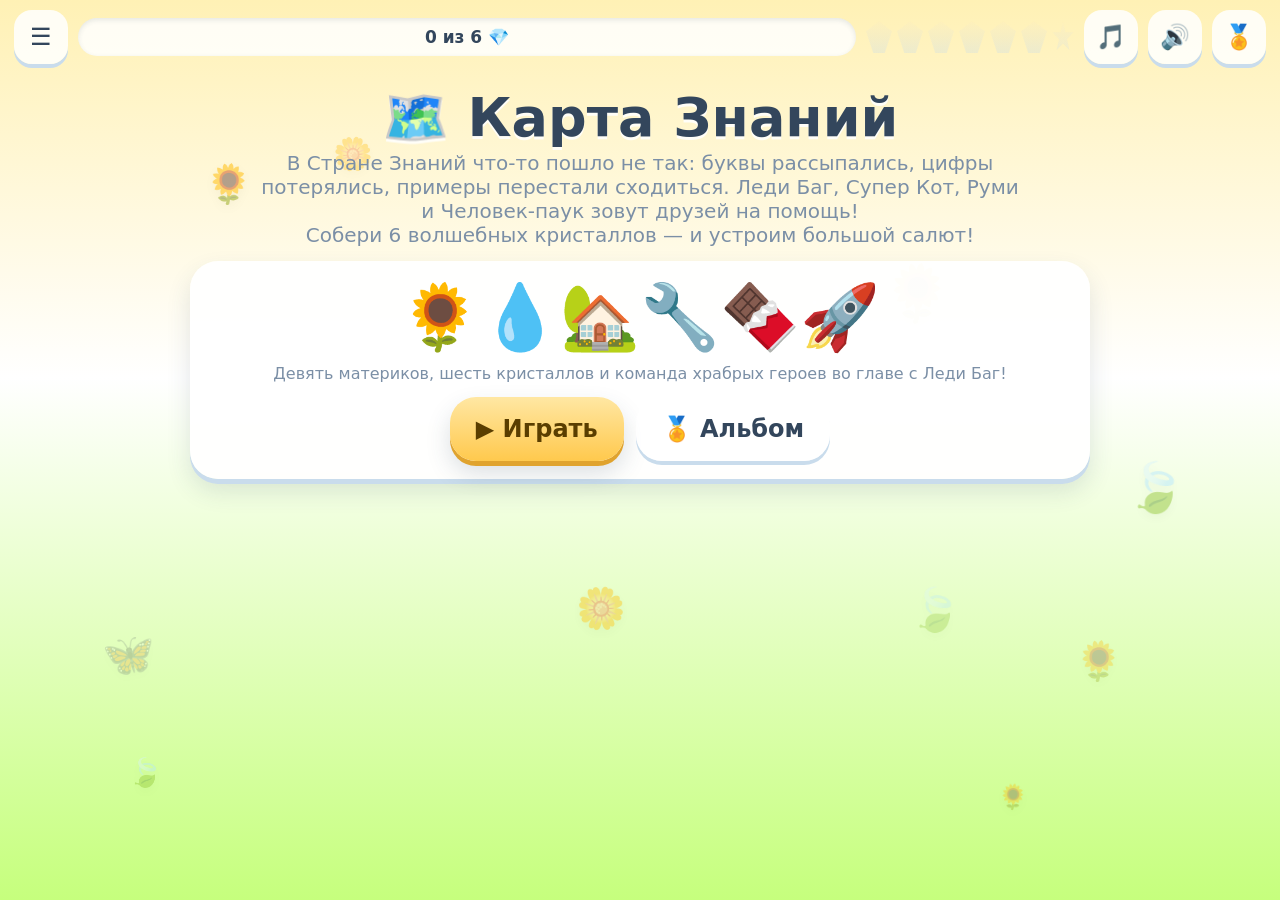
==== index.html @ 187cd799 "add index.html (GitHub Pages root) + .gitignore" ====
<!DOCTYPE html>
<html lang="ru">
<head>
<meta charset="utf-8" />
<meta name="viewport" content="width=device-width,initial-scale=1,viewport-fit=cover" />
<meta http-equiv="Cache-Control" content="no-cache, no-store, must-revalidate" />
<meta http-equiv="Pragma" content="no-cache" />
<meta http-equiv="Expires" content="0" />
<title>Путешествие по Карте Знаний</title>
<style>
:root{
  --ink:#33465C; --ink2:#7B8FA6; --card:#FFFFFF; --line:#DCE7F2;
  --ok:#6FCB7E; --okbg:#E8F8E7; --bad:#FF9E7A; --badbg:#FFEDE3; --gold:#FFC94D;
  --sh:0 5px 0 #C9DCEC, 0 12px 24px rgba(51,70,92,.14);
  --shp:0 5px 0 #E0A32E, 0 12px 24px rgba(51,70,92,.18);
}
*{box-sizing:border-box;-webkit-tap-highlight-color:transparent}
html,body{height:100%;margin:0;padding:0}
body{
  font-family:'Comic Sans MS','Trebuchet MS','Segoe UI',system-ui,sans-serif;
  color:var(--ink); overflow:hidden; user-select:none; background:#EAF6FF;
  -webkit-user-select:none; touch-action:manipulation;
}
#app{position:fixed;inset:0;display:flex;flex-direction:column}
#bg{position:absolute;inset:0;z-index:0;overflow:hidden;transition:background .8s ease}
.deco{position:absolute;animation:drift 16s ease-in-out infinite alternate;filter:drop-shadow(0 4px 6px rgba(0,0,0,.07));will-change:transform}
@keyframes drift{from{transform:translate(0,0) rotate(-6deg)}to{transform:translate(26px,-22px) rotate(8deg)}}

/* ---------- верхняя панель ---------- */
#topbar{position:relative;z-index:6;display:flex;align-items:center;gap:10px;padding:10px 14px}
#topbar.hide{display:none}
.ico{width:54px;height:54px;flex:0 0 54px;border:none;border-radius:18px;background:rgba(255,255,255,.85);
  font-size:24px;cursor:pointer;box-shadow:0 4px 0 #C9DCEC;color:var(--ink);line-height:1}
.ico:active{transform:translateY(3px);box-shadow:0 1px 0 #C9DCEC}
.ico.off{opacity:.45}
#progWrap{position:relative;flex:1;height:38px;min-width:80px;background:rgba(255,255,255,.85);
  border-radius:19px;overflow:hidden;box-shadow:inset 0 2px 5px rgba(51,70,92,.12)}
#progFill{height:100%;width:0%;border-radius:19px;background:linear-gradient(90deg,#A7E9A0,#6FCB7E);transition:width .5s cubic-bezier(.3,1.4,.5,1)}
#progText{position:absolute;inset:0;display:flex;align-items:center;justify-content:center;font-size:17px;font-weight:700;color:var(--ink)}
#crystals{display:flex;gap:5px;flex:0 0 auto}
.crys{width:26px;height:32px;background:linear-gradient(180deg,#FFF0BE,#C9DCEC);clip-path:polygon(50% 0,100% 32%,72% 100%,28% 100%,0 32%);
  opacity:.32;transition:.4s}
.crys.on{background:linear-gradient(180deg,#FFE9A8,#FFB01F);opacity:1;filter:drop-shadow(0 0 8px rgba(255,190,60,.9))}

/* ---------- экраны ---------- */
main{position:relative;z-index:5;flex:1;min-height:0}
.screen{position:absolute;inset:0;display:none;flex-direction:column;align-items:center;
  padding:6px 16px 18px;overflow-y:auto;overscroll-behavior:contain}
.screen.active{display:flex;animation:fadeIn .35s ease}
@keyframes fadeIn{from{opacity:0;transform:translateY(10px)}to{opacity:1;transform:none}}
h1{font-size:clamp(30px,6vw,54px);margin:6px 0 2px;text-align:center;text-shadow:0 3px 0 rgba(255,255,255,.85)}
h2{font-size:clamp(22px,4vw,34px);margin:2px 0 12px;text-align:center}
.sub{color:var(--ink2);font-size:clamp(15px,2.4vw,20px);text-align:center;margin:0 0 14px;max-width:760px}
.card{background:rgba(255,255,255,.92);border-radius:28px;padding:18px;box-shadow:var(--sh);width:100%;max-width:900px}

/* ---------- кнопки ---------- */
.btn{min-height:64px;padding:10px 26px;font-size:clamp(18px,2.6vw,24px);font-weight:700;font-family:inherit;
  border:none;border-radius:26px;background:#fff;color:var(--ink);cursor:pointer;box-shadow:var(--sh);
  display:inline-flex;align-items:center;justify-content:center;gap:10px;transition:transform .08s}
.btn:active{transform:translateY(4px);box-shadow:0 1px 0 #C9DCEC}
.btn.primary{background:linear-gradient(180deg,#FFE7A3,#FFC94D);box-shadow:var(--shp);color:#5A3E00}
.btn.ok{background:linear-gradient(180deg,#B9EFB6,#7BD98A);box-shadow:0 5px 0 #4EA85C,0 12px 22px rgba(51,70,92,.16);color:#14421C}
.btn.ghost{background:rgba(255,255,255,.72);box-shadow:0 4px 0 #C9DCEC}
.btn[disabled]{opacity:.5;pointer-events:none}
.btnRow{display:flex;flex-wrap:wrap;gap:12px;justify-content:center;margin-top:14px}

/* ---------- выбор героя ---------- */
#heroGrid{display:grid;grid-template-columns:repeat(auto-fill,minmax(126px,1fr));gap:14px;width:100%;max-width:900px}
.heroCard{background:#fff;border-radius:26px;padding:10px 8px 12px;text-align:center;cursor:pointer;
  box-shadow:0 5px 0 #C9DCEC,0 10px 20px rgba(51,70,92,.12);transition:transform .12s;border:4px solid transparent}
.heroCard:hover{transform:translateY(-4px)}
.heroCard.sel{border-color:var(--gold);transform:translateY(-4px)}
.heroFace{font-size:56px;line-height:1.1;display:block}
.heroName{font-weight:700;font-size:17px;margin-top:2px}

/* ---------- карта ---------- */
#mapWrap{width:100%;max-width:940px;position:relative;height:min(62vh,520px);margin:6px auto 0}
.isle{position:absolute;width:168px;padding:12px 8px;border-radius:26px;text-align:center;cursor:pointer;
  background:rgba(255,255,255,.94);box-shadow:0 6px 0 #C9DCEC,0 14px 26px rgba(51,70,92,.16);transition:transform .15s}
.isle.locked{opacity:.5;filter:grayscale(.7);cursor:not-allowed}
.isle.done{border:4px solid var(--ok)}
.isle .ie{font-size:42px;display:block}
.isle .in{font-weight:800;font-size:16px;margin-top:2px;line-height:1.15}
.isle .is{font-size:13px;color:var(--ink2)}
.isle .st{position:absolute;top:-12px;right:-10px;font-size:26px}
@keyframes pulse{0%,100%{transform:translateY(0)}50%{transform:translateY(-8px)}}

/* ---------- игра ---------- */
#hostRow{display:flex;align-items:flex-end;gap:10px;width:100%;max-width:900px;margin:2px auto 8px;min-height:104px}
.host{width:92px;height:92px;flex:0 0 92px;border-radius:50%;display:flex;align-items:center;justify-content:center;
  font-size:52px;background:#fff;box-shadow:0 6px 0 #C9DCEC,0 10px 20px rgba(51,70,92,.16);animation:pop .5s cubic-bezier(.3,1.6,.5,1)}
.host.small{width:72px;height:72px;flex:0 0 72px;font-size:40px}
@keyframes pop{0%{transform:scale(0) rotate(-25deg)}100%{transform:scale(1) rotate(0)}}
.bubble{position:relative;flex:1;background:#fff;border-radius:24px;padding:14px 50px 14px 18px;
  font-size:clamp(17px,2.5vw,23px);font-weight:700;line-height:1.3;box-shadow:var(--sh);min-height:76px;display:flex;align-items:center}
.bubble:after{content:'';position:absolute;left:-12px;bottom:22px;width:0;height:0;border:14px solid transparent;border-right-color:#fff;border-left:0}
#btnReplay{position:absolute;right:10px;top:50%;transform:translateY(-50%);width:44px;height:44px;border-radius:14px;
  border:none;background:#EAF6FF;font-size:22px;cursor:pointer;box-shadow:0 3px 0 #C9DCEC}
#taskArea{width:100%;max-width:900px;flex:1;display:flex;flex-direction:column;align-items:center;justify-content:center;gap:14px;padding:6px 0}
.taskTitle{font-size:clamp(20px,3vw,28px);font-weight:800;text-align:center;margin:0}
.choices{display:flex;flex-wrap:wrap;gap:14px;justify-content:center;width:100%}
.opt{min-width:110px;min-height:96px;padding:10px 20px;font-size:clamp(30px,6vw,52px);font-weight:800;font-family:inherit;
  border:none;border-radius:26px;background:#fff;color:var(--ink);cursor:pointer;box-shadow:0 6px 0 #C9DCEC,0 12px 22px rgba(51,70,92,.14);
  display:flex;align-items:center;justify-content:center;transition:transform .09s}
.opt:active{transform:translateY(4px)}
.opt.wide{min-width:180px;font-size:clamp(22px,3.4vw,30px)}
.opt.sm{min-width:88px;min-height:78px;font-size:clamp(22px,4vw,34px)}
.opt.good{background:linear-gradient(180deg,#CBF3C4,#8BDD93);box-shadow:0 6px 0 #4EA85C;color:#14421C;animation:yes .5s}
.opt.wrong{background:linear-gradient(180deg,#FFE0D2,#FFB79A);box-shadow:0 6px 0 #D9764C;opacity:.75;animation:no .45s}
.opt.hinted{animation:hintPulse 1.2s infinite}
@keyframes yes{0%{transform:scale(1)}45%{transform:scale(1.14) rotate(-3deg)}100%{transform:scale(1)}}
@keyframes no{0%,100%{transform:translateX(0)}25%{transform:translateX(-9px)}75%{transform:translateX(9px)}}
@keyframes hintPulse{0%,100%{box-shadow:0 6px 0 #C9DCEC,0 0 0 rgba(255,201,77,0)}50%{box-shadow:0 6px 0 #C9DCEC,0 0 26px rgba(255,201,77,1)}}

/* буква / число */
.bigLetter{font-size:clamp(72px,15vw,140px);font-weight:800;line-height:1;background:#fff;border-radius:36px;
  padding:8px 34px;box-shadow:var(--sh);letter-spacing:2px}
.puddle{position:relative;width:100%;max-width:640px;min-height:230px;background:radial-gradient(ellipse at center,#BFE6FF 0%,#8FD0F5 70%,rgba(143,208,245,0) 100%);
  border-radius:50%;display:flex;flex-wrap:wrap;align-items:center;justify-content:center;gap:12px;padding:24px}
.puddle .opt{animation:bob 5s ease-in-out infinite alternate}
@keyframes bob{from{transform:translateY(-7px) rotate(-3deg)}to{transform:translateY(7px) rotate(3deg)}}
.objects{display:flex;flex-wrap:wrap;gap:8px;justify-content:center;max-width:760px;font-size:clamp(30px,6vw,46px)}
.objects .obj{animation:dropIn .5s backwards}
@keyframes dropIn{from{transform:translateY(-24px) scale(.4);opacity:0}to{transform:none;opacity:1}}

/* слоги */
.drift{position:relative;width:100%;max-width:680px;height:200px;overflow:visible}
.letterFloat{position:absolute;width:96px;height:96px;border-radius:26px;background:#fff;font-size:52px;font-weight:800;
  display:flex;align-items:center;justify-content:center;box-shadow:0 6px 0 #C9DCEC,0 10px 20px rgba(51,70,92,.16);cursor:pointer;
  animation:swim 9s ease-in-out infinite alternate}
.letterFloat.sel{background:linear-gradient(180deg,#FFE7A3,#FFC94D);box-shadow:0 6px 0 #E0A32E}
@keyframes swim{from{transform:translate(0,0) rotate(-5deg)}to{transform:translate(34px,-26px) rotate(6deg)}}
.syllResult{font-size:clamp(50px,10vw,88px);font-weight:800;letter-spacing:6px;min-height:96px;display:flex;align-items:center}

/* слова */
.slots{display:flex;flex-wrap:wrap;gap:12px;justify-content:center;min-height:104px;width:100%}
.slot{width:104px;height:96px;border-radius:22px;border:4px dashed #B8CFE2;background:rgba(255,255,255,.55);
  display:flex;align-items:center;justify-content:center;font-size:34px;color:var(--ink2)}
.pool{display:flex;flex-wrap:wrap;gap:12px;justify-content:center;margin-top:6px}
.cube{min-width:96px;height:88px;padding:0 14px;border-radius:22px;background:linear-gradient(180deg,#FFF3D4,#FFD98A);
  font-size:34px;font-weight:800;display:flex;align-items:center;justify-content:center;cursor:grab;
  box-shadow:0 6px 0 #DCA93F,0 10px 18px rgba(51,70,92,.16);touch-action:none}
.cube:active{cursor:grabbing}
.cube.ghost{position:fixed;z-index:99;pointer-events:none;opacity:.92;transform:scale(1.08) rotate(-3deg);box-shadow:0 14px 26px rgba(0,0,0,.25)}
.cube.hidden{visibility:hidden}
.placeholder{width:96px;height:88px;border-radius:22px;border:4px dashed #FFC94D;background:rgba(255,201,77,.15)}
.wordPic{font-size:clamp(56px,11vw,96px);line-height:1}

/* арифметика */
.column{font-size:clamp(38px,7vw,62px);font-weight:800;line-height:1.25;text-align:right;
  background:#fff;border-radius:26px;padding:16px 26px;box-shadow:var(--sh);font-variant-numeric:tabular-nums}
.column .op{color:#FF9E7A}
.column .line{border-top:5px solid var(--ink);margin-top:4px;padding-top:4px}
.column .q{color:var(--ink2)}
.blocks{display:flex;flex-wrap:wrap;gap:6px;justify-content:center;max-width:760px}
.ten{display:flex;gap:3px;padding:3px;background:#DCEBFF;border-radius:8px}
.ten i{width:12px;height:34px;background:#7FB0F0;border-radius:3px;display:block}
.ten.gone i{background:#FFCDB8}
.unit{width:30px;height:30px;border-radius:50%;background:#FFD98A;display:flex;align-items:center;justify-content:center;font-size:13px;font-weight:800;color:#7A5A00}
.unit.gone{background:#FFCDB8;color:#A6553A}
.grid{display:grid;gap:8px;justify-content:center;font-size:clamp(24px,4.4vw,38px)}
.grid .cell{width:1.4em;height:1.4em;display:flex;align-items:center;justify-content:center;background:#fff;border-radius:12px;box-shadow:0 3px 0 #C9DCEC}
.grid .cell.in{background:linear-gradient(180deg,#FFF0BE,#FFD98A)}
.board{background:rgba(255,255,255,.9);border-radius:26px;padding:14px;box-shadow:var(--sh)}

/* подвал игры */
#gameFoot{display:flex;gap:12px;justify-content:center;margin-top:8px;padding-bottom:10px;flex-wrap:wrap}

/* эффекты */
#fx{position:fixed;inset:0;pointer-events:none;z-index:50}
.spark{position:absolute;font-size:30px;animation:sparkFly 1s ease-out forwards}
@keyframes sparkFly{0%{transform:translate(0,0) scale(.4);opacity:1}100%{transform:translate(var(--dx),var(--dy)) scale(1.4);opacity:0}}
.toast{position:fixed;left:50%;top:22%;transform:translateX(-50%);z-index:60;font-size:clamp(24px,4.6vw,40px);font-weight:800;
  padding:14px 30px;border-radius:26px;background:rgba(255,255,255,.96);box-shadow:var(--sh);animation:toastPop 1.4s forwards;pointer-events:none}
@keyframes toastPop{0%{transform:translateX(-50%) scale(.5);opacity:0}18%{transform:translateX(-50%) scale(1.05);opacity:1}
  75%{transform:translateX(-50%) scale(1);opacity:1}100%{transform:translateX(-50%) scale(.9);opacity:0}}
#fw{position:fixed;inset:0;z-index:40;pointer-events:none;display:none}

/* награда / альбом */
.crystalBig{font-size:clamp(70px,14vw,120px);animation:spinIn 1.2s cubic-bezier(.2,1.5,.4,1)}
@keyframes spinIn{0%{transform:scale(0) rotate(-180deg)}100%{transform:scale(1) rotate(0)}}
.stickerCard{width:150px;padding:12px;background:#fff;border-radius:24px;text-align:center;box-shadow:var(--sh)}
.stickerCard .se{font-size:58px}
.stickerCard.locked{filter:grayscale(1);opacity:.45}
#albumGrid{display:grid;grid-template-columns:repeat(auto-fill,minmax(150px,1fr));gap:16px;width:100%;max-width:900px}
.teamRow{display:flex;flex-wrap:wrap;gap:10px;justify-content:center}
.teamChip{width:74px;height:74px;border-radius:50%;background:#fff;font-size:38px;display:flex;align-items:center;justify-content:center;
  box-shadow:0 4px 0 #C9DCEC;animation:pop .6s backwards}
#menu{position:fixed;inset:0;z-index:70;background:rgba(51,70,92,.45);display:none;align-items:center;justify-content:center;padding:20px}
#menu.active{display:flex}
#menu .card{max-width:420px}
.mrow{display:flex;align-items:center;justify-content:space-between;gap:12px;padding:10px 0;border-bottom:2px dashed var(--line);font-size:19px;font-weight:700}
.mrow:last-child{border:none}
.toggle{width:72px;height:40px;border-radius:20px;border:none;background:#C9DCEC;position:relative;cursor:pointer;flex:0 0 72px}
.toggle:after{content:'';position:absolute;top:4px;left:4px;width:32px;height:32px;border-radius:50%;background:#fff;transition:.25s}
.toggle.on{background:var(--ok)}
.toggle.on:after{left:36px}
.stat{color:var(--ink2);font-size:16px;text-align:center;margin-top:8px}
</style>
<style id="style2">
/* ---------- нарисованные персонажи ---------- */
.host{padding:0;overflow:hidden}
.host svg{width:100%;height:100%;display:block}
.heroFace{display:block;height:82px}
.heroFace svg{width:82px;height:82px;display:block;margin:0 auto}
.teamChip{padding:0;overflow:hidden}
.teamChip svg{width:100%;height:100%;display:block}
.teamChip.small{width:48px;height:48px;flex:0 0 48px;box-shadow:0 3px 0 #C9DCEC}
.badge{width:120px;height:120px;display:block;margin:0 auto}
.wc{display:inline-block;width:66px;height:88px}
.wc svg{width:100%;height:100%;overflow:visible}
.walker{overflow:visible}
.legA,.legB{transform-box:fill-box;transform-origin:50% 0}
.walking .legA{animation:stepA .5s infinite ease-in-out}
.walking .legB{animation:stepB .5s infinite ease-in-out}
@keyframes stepA{0%,100%{transform:rotate(-18deg)}50%{transform:rotate(18deg)}}
@keyframes stepB{0%,100%{transform:rotate(18deg)}50%{transform:rotate(-18deg)}}
.prop{transform-box:fill-box;transform-origin:50% 50%;animation:spin 1.3s linear infinite}
@keyframes spin{to{transform:rotate(360deg)}}

/* ---------- карта ---------- */
#mapWrap{width:100%;max-width:1000px;height:min(62vh,580px);min-height:320px;position:relative;margin:2px auto 0;flex:0 0 auto}
#world{width:100%;height:100%;display:block;border-radius:30px;box-shadow:0 8px 0 rgba(0,0,0,.06)}
#waves{animation:waveGlow 7s ease-in-out infinite alternate}
@keyframes waveGlow{from{opacity:.35}to{opacity:.7}}
.isle{position:static;width:auto;padding:0;border-radius:0;background:none;box-shadow:none;cursor:pointer}
.isle.locked{opacity:.6}
.islName{font-size:19px;font-weight:800;fill:#33465C;font-family:inherit}
.islSub{font-size:14px;font-weight:700;fill:#6B7F94;font-family:inherit}
.isle.locked .islName{fill:#8A97A6}
.isle.done .islName{fill:#2E7D32}
.isle.cur .isleBody{filter:drop-shadow(0 0 12px rgba(255,190,60,.95))}
/* оживляем только внутреннюю группу: у .isle сам transform="translate()" — его нельзя перебивать,
   иначе материк уезжает в левый верхний угол */
.islInner{transform-box:fill-box;transform-origin:50% 50%;transition:transform .18s ease-out}
.isle.cur .islInner{animation:breath 2.2s ease-in-out infinite}
.isle:not(.locked):hover .islInner{transform:scale(1.04)}
@keyframes breath{0%,100%{transform:scale(1)}50%{transform:scale(1.03)}}
.pulse{animation:pulseRing 1.9s ease-out infinite;transform-box:fill-box;transform-origin:50% 50%}
@keyframes pulseRing{0%{transform:scale(1);opacity:.85}100%{transform:scale(1.14);opacity:0}}
#guestG{opacity:0;transition:opacity .4s}
#guestG.show{opacity:1}
#mapBubble{position:absolute;z-index:9;min-width:170px;max-width:250px;background:#fff;border-radius:22px;
  padding:12px 16px;box-shadow:0 6px 0 #C9DCEC,0 12px 24px rgba(51,70,92,.2);pointer-events:none;
  opacity:0;transform:translateY(12px) scale(.9);transition:.3s cubic-bezier(.2,1.4,.5,1)}
#mapBubble.show{opacity:1;transform:none}
#mapBubble .gbName{display:block;font-weight:800;font-size:16px;color:#33465C}
#mapBubble .gbText{display:block;font-size:15px;color:#5A6B7D;margin-top:2px;line-height:1.25}
#mapBubble:after{content:'';position:absolute;left:26px;bottom:-11px;width:0;height:0;border:12px solid transparent;border-top-color:#fff;border-bottom:0}

/* ---------- встреча внутри этапа ---------- */
.guestBox{position:fixed;left:0;bottom:26px;z-index:55;display:flex;align-items:flex-end;gap:10px;
  transform:translateX(-130%);transition:transform .55s cubic-bezier(.2,1.3,.4,1);pointer-events:none}
.guestBox.show{transform:translateX(14px)}
.gbFig{width:96px;height:126px}
.gbFig svg{width:100%;height:100%;overflow:visible}
.gbSay{background:#fff;border-radius:22px;padding:12px 18px;max-width:58vw;
  box-shadow:0 6px 0 #C9DCEC,0 12px 24px rgba(51,70,92,.2)}
.gbSay b{display:block;font-size:17px;color:#33465C}
.gbSay span{display:block;font-size:15px;color:#5A6B7D;line-height:1.25}

/* ---------- задания ---------- */
.lbox{display:flex;flex-direction:column;align-items:center;gap:14px;width:100%}
.wordName{font-size:clamp(22px,3.6vw,32px);font-weight:800;letter-spacing:2px;text-align:center}
.sign{font-size:clamp(30px,5vw,46px);font-weight:800;color:#FF9E7A;margin:0 8px}
.bossFig{width:150px;height:198px}
.bossFig svg{width:100%;height:100%;overflow:visible}
.bossName{font-size:clamp(22px,4vw,34px);font-weight:800;color:#B4532A;text-align:center}
.bossSay{font-size:clamp(15px,2.4vw,20px);text-align:center;max-width:640px;color:#5A6B7D;margin:0}
.crystalRow{font-size:44px;letter-spacing:6px}
#scr-final .wordPic{font-size:clamp(60px,12vw,96px)}
.crys.bonus{width:22px;clip-path:polygon(50% 0,61% 35%,98% 35%,68% 57%,79% 91%,50% 70%,21% 91%,32% 57%,2% 35%,39% 35%);opacity:.28}
.crys.bonus.on{opacity:1;filter:drop-shadow(0 0 8px rgba(255,190,60,.9))}
.screen{padding-bottom:24px}
@media (max-width:640px){
  #mapWrap{height:min(52vh,420px)}
  .islName{font-size:22px}
  .islSub{font-size:16px}
}
/* ---- v3.0 мобильная вёрстка: ничего не должно уезжать за край экрана ---- */
@media (max-width:520px){
  /* плавающие буквы (слоги) — меньше и с меньшей амплитудой дрейфа */
  .drift{height:180px}
  .letterFloat{width:72px;height:72px;font-size:38px;border-radius:20px}
  @keyframes swim{from{transform:translate(0,0) rotate(-4deg)}to{transform:translate(12px,-14px) rotate(5deg)}}
  /* кнопки вариантов: гарантированно влезают по 3 в ряд */
  .choices{gap:10px}
  .opt{min-width:84px;min-height:76px;padding:8px 12px}
  .opt.sm{min-width:70px;min-height:66px}
  .opt.wide{min-width:132px}
  .syllResult{font-size:clamp(38px,9vw,60px);min-height:64px;letter-spacing:3px}
  .bigLetter{font-size:clamp(56px,17vw,110px);padding:6px 20px}
  .slot{width:76px;height:72px;font-size:26px}
  .objects{gap:6px}
}
/* узкие экраны: страховка от горизонтального переполнения */
#taskArea,.lbox,.choices,.puddle,.objects,.drift,.slots,.pool{max-width:100%;box-sizing:border-box}
.opt,.slot,.letterFloat{box-sizing:border-box}
</style>
</head>
<body>
<div id="app">
  <div id="bg"></div>

  <header id="topbar">
    <button class="ico" id="btnMenu" title="Меню">☰</button>
    <div id="progWrap"><div id="progFill"></div><span id="progText"></span></div>
    <div id="crystals"></div>
    <button class="ico" id="btnMusic" title="Музыка">🎵</button>
    <button class="ico" id="btnVoice" title="Озвучка">🔊</button>
    <button class="ico" id="btnAlbum" title="Альбом">🏅</button>
  </header>

  <main>
    <!-- ТИТУЛ -->
    <section id="scr-title" class="screen active">
      <h1>🗺️ Карта Знаний</h1>
      <p class="sub">В Стране Знаний что-то пошло не так: буквы рассыпались, цифры потерялись, примеры перестали сходиться. Леди Баг, Супер Кот, Руми и Человек-паук зовут друзей на помощь!<br>
        Собери 6 волшебных кристаллов — и устроим большой салют!</p>
      <div class="card" style="text-align:center">
        <div style="font-size:64px;line-height:1.2">🌻💧🏡🔧🍫🚀</div>
        <div id="titleStats" class="stat"></div>
        <div class="btnRow">
          <button class="btn primary" id="btnPlay">▶ Играть</button>
          <button class="btn ghost" id="btnAlbum2">🏅 Альбом</button>
        </div>
      </div>
    </section>

    <!-- ВЫБОР ГЕРОЯ -->
    <section id="scr-hero" class="screen">
      <h1>Кто отправляется в поход?</h1>
      <p class="sub">Выбери героя. По дороге к тебе присоединятся и другие!</p>
      <div id="heroGrid"></div>
      <div class="btnRow">
        <button class="btn ok" id="btnStart">Вперёд! 🚀</button>
        <button class="btn ghost" id="btnBack1">← Назад</button>
      </div>
    </section>

    <!-- КАРТА -->
    <section id="scr-map" class="screen">
      <h1 style="font-size:clamp(24px,4.4vw,38px)">Карта Знаний</h1>
      <div id="mapWrap"></div>
      <p class="sub" id="mapHint"></p>
      <div class="btnRow"><button class="btn ghost" id="btnResetTeam">👥 Моя команда</button></div>
    </section>

    <!-- ИГРА -->
    <section id="scr-game" class="screen">
      <div id="hostRow">
        <div id="hostA" class="host"></div>
        <div id="bubble" class="bubble"><span id="bubbleText"></span>
          <button id="btnReplay" title="Повторить">🔊</button></div>
        <div id="hostB" class="host small"></div>
      </div>
      <div id="taskArea"></div>
      <div id="gameFoot">
        <button class="btn ghost" id="btnHint">💡 Подсказка</button>
        <button class="btn ghost" id="btnMap">🗺️ Карта</button>
      </div>
    </section>

    <!-- НАГРАДА -->
    <section id="scr-reward" class="screen">
      <h1 id="rwTitle"></h1>
      <div class="crystalBig">💎</div>
      <h2 id="rwSub"></h2>
      <div class="card" style="max-width:560px;text-align:center">
        <div id="rwSticker"></div>
        <div id="rwTeam"></div>
      </div>
      <div class="btnRow">
        <button class="btn primary" id="btnNext">Дальше →</button>
        <button class="btn ghost" id="btnMap2">🗺️ Карта</button>
      </div>
    </section>

    <!-- ФИНАЛ -->
    <section id="scr-final" class="screen">
      <h1>🎭 Большой театр</h1>
      <div id="finalBody" class="card" style="text-align:center"></div>
      <div class="btnRow">
        <button class="btn primary" id="btnFire">🎆 Запустить салют!</button>
        <button class="btn ghost" id="btnMap3">🗺️ Карта</button>
      </div>
    </section>

    <!-- АЛЬБОМ -->
    <section id="scr-album" class="screen">
      <h1>🏅 Мой альбом</h1>
      <p class="sub">Наклейки дают за каждый пройденный материк.</p>
      <div id="albumGrid"></div>
      <div class="btnRow"><button class="btn primary" id="btnBackAlbum">← Назад</button></div>
    </section>
  </main>
</div>

<div id="menu">
  <div class="card">
    <h2 style="margin-top:0">Меню</h2>
    <div class="mrow"><span>🎵 Музыка</span><button class="toggle on" id="tgMusic"></button></div>
    <div class="mrow"><span>🔊 Озвучка</span><button class="toggle on" id="tgVoice"></button></div>
    <div class="mrow"><span>✨ Звуки</span><button class="toggle on" id="tgSfx"></button></div>
    <div class="btnRow">
      <button class="btn ghost" id="btnCloseMenu">Закрыть</button>
      <button class="btn" id="btnReset" style="color:#B04A2A">Сбросить прогресс</button>
    </div>
    <div class="stat" id="menuStats"></div>
  </div>
</div>

<div id="fx"></div>
<canvas id="fw"></canvas>

<script>
/* =========================================================
   A1. МЕЛКИЕ УТИЛИТЫ
   ========================================================= */
const $ = s => document.querySelector(s);
const $$ = s => Array.prototype.slice.call(document.querySelectorAll(s));
const rnd = n => Math.floor(Math.random()*n);
const pick = a => a[rnd(a.length)];
function shuffle(a){ a=a.slice(); for(let i=a.length-1;i>0;i--){ const j=rnd(i+1); const t=a[i]; a[i]=a[j]; a[j]=t; } return a; }
function uniqPick(arr,n){ return shuffle(arr).slice(0,n); }
function el(tag,cls,txt){ const e=document.createElement(tag); if(cls)e.className=cls; if(txt!=null)e.textContent=txt; return e; }
/* вставляет готовую строку с <svg>...</svg> в HTML-элемент, чтобы namespace сохранился */
function elSVG(parent, svgStr){
  const wrap=document.createElement('div');
  wrap.innerHTML=svgStr;                 // SVG-парсер HTML-разметчика подхватит xmlns
  while(wrap.firstChild) parent.appendChild(wrap.firstChild);
  return parent;
}
function numWord(n,forms){ const a=Math.abs(n)%100, b=a%10; if(a>10&&a<20) return forms[2]; if(b>1&&b<5) return forms[1]; if(b===1) return forms[0]; return forms[2]; }

/* =========================================================
   A2. СОХРАНЕНИЕ (localStorage)
   ========================================================= */
const SAVE_KEY='znaniya_map_v1';
const defSave = () => ({hero:null,team:[],stage:1,crystals:[],stickers:[],solved:0,mistakes:0,plan:{},prog:{},
                        settings:{music:true,voice:true,sfx:true},finished:false});
function loadSave(){ try{ const r=JSON.parse(localStorage.getItem(SAVE_KEY)); return r?Object.assign(defSave(),r):defSave(); }catch(e){ return defSave(); } }
let S = loadSave();
function save(){ try{ localStorage.setItem(SAVE_KEY, JSON.stringify(S)); }catch(e){} }

/* =========================================================
   A3. ЗВУК: Web Audio API (музыка + эффекты)
   ========================================================= */
const A = {
  ctx:null, master:null, mus:null, sfxg:null, filt:null,
  playing:false, timer:null, step:0, nextTime:0,
  BPM:84, PROG:[[48,55,60],[45,52,57],[41,48,53],[43,50,55]],
  MEL:[60,62,64,67,69,72,74,76], pattern:[], melIdx:3,

  ensure(){
    if(this.ctx) return true;
    const AC = window.AudioContext||window.webkitAudioContext;
    if(!AC) return false;
    this.ctx = new AC();
    this.master = this.ctx.createGain(); this.master.gain.value = 0.85;
    this.master.connect(this.ctx.destination);
    this.mus = this.ctx.createGain(); this.mus.gain.value = 0;
    this.filt = this.ctx.createBiquadFilter(); this.filt.type='lowpass'; this.filt.frequency.value=2600;
    this.mus.connect(this.filt); this.filt.connect(this.master);
    this.sfxg = this.ctx.createGain(); this.sfxg.gain.value = 0.9; this.sfxg.connect(this.master);
    return true;
  },
  mtof(m){ return 440*Math.pow(2,(m-69)/12); },

  /* --- одна нота --- */
  tone(freq,t,dur,type,vol,dest,slideTo){
    if(!this.ctx) return;
    const o=this.ctx.createOscillator(), g=this.ctx.createGain();
    o.type=type||'sine'; o.frequency.setValueAtTime(freq,t);
    if(slideTo) o.frequency.exponentialRampToValueAtTime(Math.max(30,slideTo), t+dur);
    g.gain.setValueAtTime(0.0001,t);
    g.gain.exponentialRampToValueAtTime(vol||0.15, t+Math.min(0.04,dur*0.3));
    g.gain.exponentialRampToValueAtTime(0.0001, t+dur);
    o.connect(g); g.connect(dest||this.sfxg); o.start(t); o.stop(t+dur+0.05);
  },

  /* --- фоновая музыка: 4 такта, лёгкий чилл --- */
  genPattern(){
    const p=[]; let i=this.melIdx;
    for(let s=0;s<32;s++){
      if(Math.random()<0.34) { p.push(0); continue; }
      i += (rnd(3)-1);
      if(i<0) i=1; if(i>this.MEL.length-1) i=this.MEL.length-2;
      p.push(this.MEL[i]);
    }
    this.melIdx=i; this.pattern=p;
  },
  startMusic(){
    if(!this.ensure()||!S.settings.music) return;
    if(this.ctx.state==='suspended') this.ctx.resume();
    if(this.playing) return;
    this.playing=true; this.step=0; this.nextTime=this.ctx.currentTime+0.15;
    this.mus.gain.cancelScheduledValues(this.ctx.currentTime);
    this.mus.gain.setValueAtTime(this.mus.gain.value,this.ctx.currentTime);
    this.mus.gain.linearRampToValueAtTime(0.16,this.ctx.currentTime+2.5);
    this.timer=setInterval(()=>this.sched(),90);
  },
  stopMusic(){
    if(!this.ctx) return;
    this.playing=false; clearInterval(this.timer); this.timer=null;
    this.mus.gain.cancelScheduledValues(this.ctx.currentTime);
    this.mus.gain.setValueAtTime(this.mus.gain.value,this.ctx.currentTime);
    this.mus.gain.linearRampToValueAtTime(0,this.ctx.currentTime+0.6);
  },
  sched(){
    if(!this.playing) return;
    const dur = 60/this.BPM/2;                       // восьмая
    while(this.nextTime < this.ctx.currentTime + 0.45){
      this.playStep(this.step, this.nextTime, dur);
      this.nextTime += dur;
      this.step = (this.step+1) % 32;
      if(this.step===0) this.genPattern();
    }
  },
  playStep(s,t,dur){
    if(s===0) this.genPattern();
    const bar = Math.floor(s/8);
    if(s%8===0){                                     // аккорд-пэд + бас
      const ch=this.PROG[bar];
      ch.forEach(m=>this.tone(this.mtof(m+12),t,dur*8,'sine',0.035,this.mus));
      this.tone(this.mtof(ch[0]-12),t,dur*4,'triangle',0.09,this.mus);
    }
    if(s%8===4) this.tone(this.mtof(this.PROG[bar][0]-12),t,dur*3,'triangle',0.055,this.mus);
    const n=this.pattern[s];
    if(n){
      this.tone(this.mtof(n),t,dur*1.7,'triangle',0.075,this.mus);
      this.tone(this.mtof(n+12),t+0.03,dur*1.1,'sine',0.022,this.mus);
    }
    if(s%4===2) this.tone(this.mtof(this.PROG[bar][1]+12),t,dur*0.7,'sine',0.03,this.mus);
  },

  /* --- звуковые эффекты --- */
  sfx(kind){
    if(!this.ensure()||!S.settings.sfx) return;
    const t=this.ctx.currentTime+0.01;
    if(kind==='click'){ this.tone(680,t,0.07,'triangle',0.13); }
    else if(kind==='correct'){ [72,76,79,84].forEach((m,i)=>this.tone(this.mtof(m),t+i*0.07,0.28,'triangle',0.16)); }
    else if(kind==='wrong'){ this.tone(300,t,0.34,'sine',0.16,null,110); this.tone(150,t+0.02,0.3,'triangle',0.07,null,70); }
    else if(kind==='crystal'){ [84,88,91,96].forEach((m,i)=>this.tone(this.mtof(m),t+i*0.09,0.9,'triangle',0.15));
                               this.tone(this.mtof(96),t+0.4,1.2,'sine',0.09); }
    else if(kind==='win'){ [67,72,76,79,84].forEach((m,i)=>this.tone(this.mtof(m),t+i*0.13,0.5,'triangle',0.17)); }
    else if(kind==='pop'){ this.tone(520,t,0.09,'sine',0.12,null,880); }
  }
};

/* =========================================================
   A4. РЕЧЬ (SpeechSynthesis)
   ========================================================= */
const TTS = {
  voice:null,
  init(){
    if(!('speechSynthesis' in window)) return;
    const set = ()=>{
      const vs = speechSynthesis.getVoices()||[];
      this.voice = vs.find(v=>/^ru(-|_)?RU/i.test(v.lang)) || vs.find(v=>/Russian|Milena|Yuri/i.test(v.name)) || null;
    };
    set(); speechSynthesis.onvoiceschanged = set;
  },
  say(text, rate, pitch, onend){
    if(!S.settings.voice || !('speechSynthesis' in window) || !text){ if(onend) try{onend();}catch(e){} return; }
    try{
      speechSynthesis.cancel();
      const u = new SpeechSynthesisUtterance(String(text));
      u.lang='ru-RU'; if(this.voice) u.voice=this.voice;
      u.rate = rate||1.0; u.pitch = pitch||1.1; u.volume=0.98;
      if(onend){ u.onend=onend; u.onerror=onend; }
      speechSynthesis.speak(u);
    }catch(e){ if(onend) try{onend();}catch(e2){} }
  },
  stop(){ try{ if('speechSynthesis' in window) speechSynthesis.cancel(); }catch(e){} }
};

/* =========================================================
   A5. ПЕРСОНАЖИ
   ========================================================= */
const CHARS = {
  masha:{n:'Маша',r:1.15,p:1.35,hi:['Привет! Я Маша! Давай учиться!','Ого, сколько всего интересного!','Я уже всё умею, а ты?'],
    art:{t:'kid',c:'#FFDCC0',c2:'#E0A97A',h:'#E8B24A',ac:'bow',e:'big',m:'grin',cloth:'#F58FAE',legs:'#C9557A'}},
  medved:{n:'Медведь',r:0.85,p:0.80,hi:['Здравствуй! Я Миша-Медведь.','Ну-ка, покажи, что умеешь!','Спокойно, тут ничего страшного.'],
    art:{t:'bear',c:'#C98B54',c2:'#A96C3C',nose:'button',e:'dot',m:'smile',cloth:'#C98B54',legs:'#A96C3C'}},
  fyodor:{n:'Дядя Фёдор',r:1.0,p:1.15,hi:['Привет! Я дядя Фёдор.','Давай вместе разберёмся!','Интересно, а ты справишься?'],
    art:{t:'kid',c:'#FFDCC0',c2:'#E0A97A',h:'#C88B4A',ac:'ushanka',e:'dot',m:'smile',cloth:'#7FB3D9',legs:'#4A5A6A'}},
  matroskin:{n:'Кот Матроскин',r:0.95,p:1.10,hi:['Мяу! Я кот Матроскин.','Хозяйство любит счёт!','Ну-ка, посчитаем?'],
    art:{t:'cat',c:'#E8A85C',c2:'#C9893F',nose:'dot',ac:'whiskers',e:'dot',m:'smile',cloth:'#9BD3A0',legs:'#C9893F'}},
  sharik:{n:'Пёс Шарик',r:1.05,p:1.0,hi:['Гав! Я Шарик!','Давай, у тебя получится!','Я всё сфотографирую!'],
    art:{t:'dog',c:'#D9B382',c2:'#B98F5F',nose:'button',e:'big',m:'grin',cloth:'#C6B6E8',legs:'#B98F5F'}},
  pechkin:{n:'Почтальон Печкин',r:0.90,p:0.90,hi:['Я Печкин. Посылку выдам только за задание!','Документик покажи! Шучу, считай.','Без правильного ответа ничего не отдам.'],
    art:{t:'man',c:'#FFDCC0',c2:'#D8A98A',h:'#C9C4BC',ac:'cap',beard:1,e:'glasses',m:'flat',cloth:'#6FA8A0',legs:'#4A5A6A'}},
  luntik:{n:'Лунтик',r:1.10,p:1.40,hi:['Привет! Я Лунтик!','Давай играть, это так весело!','Я с луны, там тоже считают!'],
    art:{t:'luntik',c:'#B9A6F0',c2:'#DED4FF',e:'big',m:'smile',cloth:'#B9A6F0',legs:'#8E78D8'}},
  kuzya:{n:'Кузя',r:1.15,p:1.45,hi:['Я Кузя-кузнечик!','Прыгай вместе со мной!','Скок-скок, и буква готова!'],
    art:{t:'bug',c:'#8FD86A',c2:'#6BB84A',ac:'antenna',e:'big',m:'grin',cloth:'#8FD86A',legs:'#5E9E3E'}},
  pupsen:{n:'Пупсень',r:0.95,p:1.05,hi:['А я Пупсень!','Мы тут всё запутали, извини!','Попробуй собрать, если сможешь!'],
    art:{t:'caterpillar',c:'#F2C14E',c2:'#D8A02E',ac:'antenna',e:'dot',m:'grin',cloth:'#F2C14E',legs:'#B8862E'}},
  simka:{n:'Симка',r:1.10,p:1.35,hi:['Привет! Я Симка-фиксик!','Фиксики знают, как всё устроено!','Чинить числа — моя работа!'],
    art:{t:'robot',c:'#F5A0B8',c2:'#D97A94',ac:'antenna',e:'goggles',m:'smile',cloth:'#F5A0B8',legs:'#B85C78'}},
  nolik:{n:'Нолик',r:1.12,p:1.42,hi:['Я Нолик! Люблю цифры!','Ноль — тоже число, между прочим!','Давай посчитаем по-фиксиковски!'],
    art:{t:'robot',c:'#8FC7EE',c2:'#5FA3D0',ac:'antenna',e:'goggles',m:'grin',cloth:'#8FC7EE',legs:'#4A86B8'}},
  papus:{n:'Папус',r:0.85,p:0.85,hi:['Я Папус, главный фиксик.','Без порядка техника не работает.','Проверим твои знания.'],
    art:{t:'robot',c:'#C9CFD8',c2:'#98A2AE',ac:'antenna',beard:1,e:'goggles',m:'flat',cloth:'#C9CFD8',legs:'#7A848F'}},
  masya:{n:'Мася',r:1.05,p:1.30,hi:['Я Мася!','Всё будет чики-чики!','Давай быстрее, не терпится!'],
    art:{t:'robot',c:'#FFD86A',c2:'#E0B02E',ac:'antenna',e:'goggles',m:'grin',cloth:'#FFD86A',legs:'#C9922E'}},
  kolobok:{n:'Колобок',r:1.10,p:1.25,hi:['Я Колобок, я от бабушки ушёл!','Покатились учиться!','Я круглый, как буква О!'],
    art:{t:'bread',c:'#F2C572',c2:'#D8A44E',e:'dot',m:'smile',cloth:'#F2C572',legs:'#C9922E'}},
  zayac:{n:'Заяц',r:1.15,p:1.40,hi:['Я Зайка! Считать умею быстро!','Прыг-скок, и пример готов!','Не бойся, я помогу!'],
    art:{t:'bunny',c:'#EFE7DC',c2:'#D8CFC2',nose:'dot',e:'big',m:'smile',cloth:'#EFE7DC',legs:'#C9C0B2'}},
  volk:{n:'Волк',r:0.90,p:0.85,hi:['Ну что, посчитаем?','Я тоже учился в лесной школе.','Только не торопись.'],
    art:{t:'wolf',c:'#98A5B8',c2:'#76839A',nose:'snout',e:'dot',m:'grin',cloth:'#98A5B8',legs:'#6E7C92'}},
  lisa:{n:'Лиса Патрикеевна',r:1.0,p:1.20,hi:['Я Лиса, я спрятала все буквы!','Найдёшь — отдам!','Хитрая загадка, правда?'],
    art:{t:'fox',c:'#F09A4B',c2:'#C9732E',nose:'snout',e:'dot',m:'smile',cloth:'#F09A4B',legs:'#C9732E'}},
  vinni:{n:'Винни-Пух',r:0.85,p:0.95,hi:['Я Винни-Пух, люблю мёд и горшочки!','Считать горшочки — моё любимое!','Ой, кажется, я всё перепутал!'],
    art:{t:'bear',c:'#E8A94B',c2:'#C98B32',nose:'button',e:'dot',m:'smile',cloth:'#E8A94B',legs:'#C98B32'}},
  pyatachok:{n:'Пятачок',r:1.15,p:1.40,hi:['Я Пятачок!','Ой-ой, давай вместе!','Я очень стараюсь!'],
    art:{t:'pig',c:'#F5B8C0',c2:'#E8899B',nose:'pigs',e:'big',m:'smile',cloth:'#8FC7EE',legs:'#C46C7E'}},
  ia:{n:'Ослик Иа',r:0.80,p:0.85,hi:['Я Иа. Всё равно ничего не получится…','Ну давай, попробуем.','Хотя бы попытайся.'],
    art:{t:'donkey',c:'#A8B0BF',c2:'#868F9F',nose:'snout',e:'sleepy',m:'flat',cloth:'#A8B0BF',legs:'#7A828F'}},
  sova:{n:'Мудрая Сова',r:0.90,p:1.0,hi:['Я Мудрая Сова.','Загадка требует смекалки.','Подумай хорошенько, дружок.'],
    art:{t:'bird',c:'#B79A72',c2:'#E8DCC4',nose:'beak',e:'wide',m:'beak',cloth:'#B79A72',legs:'#E8A93B'}},
  neznayka:{n:'Незнайка',r:1.15,p:1.35,hi:['Я Незнайка! А ты знаешь?','Я ничего не знаю, но очень стараюсь!','Ого, ты справишься лучше меня!'],
    art:{t:'kid',c:'#FFDCC0',c2:'#E0A97A',h:'#E8C24A',ac:'hat',e:'dot',m:'grin',cloth:'#F2C14E',legs:'#5A6A9A'}},
  znayka:{n:'Знайка',r:0.95,p:1.05,hi:['Я Знайка. Полёт требует точного счёта!','Проверим готовность к старту.','Таблица умножения — пустяк для тебя!'],
    art:{t:'kid',c:'#FFDCC0',c2:'#E0A97A',h:'#8B6B3A',ac:'cap',e:'glasses',m:'smile',cloth:'#7FB3D9',legs:'#3A4A6A'}},
  sineglazka:{n:'Синеглазка',r:1.05,p:1.30,hi:['Я Синеглазка, я люблю цветы и буквы!','Давай учиться красиво!','У тебя всё получится!'],
    art:{t:'kid',c:'#FFDCC0',c2:'#E0A97A',h:'#7FC7E8',ac:'bow',e:'big',m:'smile',cloth:'#F5A0B8',legs:'#C9557A'}},
  vintik:{n:'Винтик',r:1.0,p:1.10,hi:['Я Винтик! Люблю собирать.','Собирай по порядку!','Закрутим этот пример!'],
    art:{t:'kid',c:'#FFDCC0',c2:'#E0A97A',h:'#C9A24A',ac:'cap',e:'dot',m:'smile',cloth:'#6FA8A0',legs:'#4A5A6A'}},
  shpuntik:{n:'Шпунтик',r:1.05,p:1.15,hi:['А я Шпунтик!','Винтик — мой лучший друг!','Соберём слово вместе!'],
    art:{t:'kid',c:'#FFDCC0',c2:'#E0A97A',h:'#A87B4A',ac:'cap',e:'dot',m:'grin',cloth:'#E8895F',legs:'#4A5A6A'}},
  buratino:{n:'Буратино',r:1.10,p:1.35,hi:['Привет! Я Буратино!','Мой ключик откроет любую дверь!','Давай найдём правильный ответ!'],
    art:{t:'kid',c:'#E8C89A',c2:'#C9A072',h:'#8B5E3C',ac:'cap',nose:'long',e:'big',m:'grin',cloth:'#F2C14E',legs:'#5A4636'}},
  piero:{n:'Пьеро',r:0.95,p:1.0,hi:['Я Пьеро, грустный поэт…','Но с тобой мне веселее.','Прочитаем эту букву вместе.'],
    art:{t:'kid',c:'#FFF3E0',c2:'#E8D8C0',h:'#E8E0D0',ac:'bonnet',e:'sleepy',m:'flat',cloth:'#E8E0D0',legs:'#8A7A6A'}},
  artemon:{n:'Артемон',r:1.05,p:1.20,hi:['Гав! Я Артемон!','Я охраняю правильные ответы!','Смелее, вперёд!'],
    art:{t:'dog',c:'#F3E2C7',c2:'#D8C0A0',nose:'button',ac:'curly',e:'big',m:'grin',cloth:'#F3E2C7',legs:'#D8C0A0'}},
  gena:{n:'Крокодил Гена',r:0.85,p:0.90,hi:['Я Гена, крокодил. Работаю в зоопарке.','Посчитаем вместе?','Точь-в-точь как надо!'],
    art:{t:'croc',c:'#6FB86F',c2:'#4E9A4E',nose:'dot',ac:'hat',e:'dot',m:'grin',cloth:'#3A6FA8',legs:'#4E9A4E'}},
  cheburashka:{n:'Чебурашка',r:1.10,p:1.35,hi:['Я Чебурашка!','Давай дружить и учиться!','У меня уши большие — я всё слышу!'],
    art:{t:'round',c:'#8B5E3C',c2:'#C99560',nose:'button',e:'big',m:'smile',cloth:'#8B5E3C',legs:'#6E4830'}},
  karlson:{n:'Карлсон',r:1.0,p:1.10,hi:['Я Карлсон, лучший в мире шалун!','Сосчитай-ка цифры!','Спокойствие, только спокойствие!'],
    art:{t:'man',c:'#FFDCC0',c2:'#E0A97A',h:'#E8C070',ac:'propeller',e:'dot',m:'grin',cloth:'#F2C14E',legs:'#5A4636'}},
  malysh:{n:'Малыш',r:1.10,p:1.35,hi:['Я Малыш! Карлсон мой друг.','Давай учить буквы!','Мне очень нравится играть!'],
    art:{t:'kid',c:'#FFDCC0',c2:'#E0A97A',h:'#C8A062',e:'big',m:'smile',cloth:'#8FC7EE',legs:'#4A5A6A'}},
  frekenbok:{n:'Фрекен Бок',r:0.90,p:1.0,hi:['Я Фрекен Бок. Люблю порядок!','Числа должны стоять по порядку!','Без порядка никуда!'],
    art:{t:'woman',c:'#FFDCC0',c2:'#E0A97A',h:'#8B6B5A',ac:'bun',e:'dot',m:'flat',cloth:'#B98FC7',legs:'#5A4A6A'}},
  shapoklyak:{n:'Старуха Шапокляк',r:0.90,p:0.85,hi:['Хи-хи! Я Шапокляк, я всё перепутала!','Примеры не сходятся — и пусть!','Отгадаешь — отдам кристалл!'],
    art:{t:'woman',c:'#FFDCC0',c2:'#E0A97A',h:'#C9C4BC',ac:'bonnet',e:'dot',m:'flat',cloth:'#7A6B8A',legs:'#4A3A5A'}},
  ladybug:{n:'Леди Баг',r:1.10,p:1.40,hi:['Я Леди Баг! Справедливость победит!','Вместе мы всё решим!','Ты настоящий герой знаний!'],
    art:{t:'kid',c:'#FFDCC0',c2:'#E0A97A',h:'#E8392F',ac:'ladybug',e:'big',m:'smile',cloth:'#E8392F',legs:'#7A1410'}},
  supercat:{n:'Супер Кот',r:1.05,p:1.30,hi:['Я Супер Кот! Буду рядом!','Мяу-миссия выполнима!','Ты справишься, я верю!'],
    art:{t:'cat',c:'#3A7BD5',c2:'#2A5BA8',h:'#3A7BD5',ac:'mask',e:'big',m:'grin',cloth:'#3A7BD5',legs:'#2A5BA8'}},
  rumi:{n:'Руми',r:1.05,p:1.30,hi:['Я Руми! Давай петь и учиться!','Музыка поможет запомнить!','Ты просто сияешь отлично!'],
    art:{t:'kid',c:'#FFE0C0',c2:'#E8B89A',h:'#F5B042',ac:'hair',e:'big',m:'smile',cloth:'#FF6FB5',legs:'#C9557A'}},
  spiderman:{n:'Человек-паук',r:1.0,p:1.20,hi:['Я Человек-паук! Знания — это сила!','Сосчитаем, как паутину плетём!','Ты большой молодец!'],
    art:{t:'man',c:'#C0392B',c2:'#7B241C',h:'#C0392B',ac:'mask',e:'big',m:'grin',cloth:'#C0392B',legs:'#7B241C'}},

  /* --- v3.0 новые герои --- */
  elsa:{n:'Эльза',r:0.95,p:1.25,hi:['Я Эльза, королева снегов!','Холодный расчёт — точный расчёт!','Отпусти и считай спокойно!'],
    art:{t:'woman',c:'#FFE8DC',c2:'#E8C4B0',h:'#F2E3C8',ac:'elsa',e:'big',m:'smile',cloth:'#7FC7F0',legs:'#4E9AC8'}},
  anna:{n:'Анна',r:1.05,p:1.35,hi:['Я Анна! Я никого не брошу!','Давай решать вместе!','Ты справишься, я знаю!'],
    art:{t:'woman',c:'#FFE0C8',c2:'#E8B898',h:'#C96B3A',ac:'anna',e:'big',m:'grin',cloth:'#8B4FA8',legs:'#3A6E8B'}},
  shrek:{n:'Шрэк',r:0.80,p:0.80,hi:['Я Шрэк. Считать умею, между прочим!','У нас в болоте свои порядки.','Ну-ка, покажи, на что способен!'],
    art:{t:'ogre',c:'#8FBF5E',c2:'#6E9E42',ac:'shrek',e:'dot',m:'flat',cloth:'#C9B89A',legs:'#8A7A5E'}},
  volkNP:{n:'Волк (Ну, погоди!)',r:0.85,p:0.90,hi:['Ну, погоди! Сейчас я всё посчитаю!','Я из лесной школы, между прочим!','Ну заяц, погоди!'],
    art:{t:'wolf',c:'#7A8798',c2:'#5A6675',nose:'snout',ac:'npvolk',e:'dot',m:'grin',cloth:'#7A8798',legs:'#5A6675'}},
  zayacNP:{n:'Заяц (Ну, погоди!)',r:1.15,p:1.45,hi:['Ну, погоди! Я быстро считаю!','Прыг-скок — и пример готов!','Не догонишь!'],
    art:{t:'bunny',c:'#F5F0E8',c2:'#DCD5C8',nose:'dot',ac:'npzayac',e:'big',m:'smile',cloth:'#F5F0E8',legs:'#C9C0B2'}},
  krosh:{n:'Крош',r:1.15,p:1.45,hi:['Я Крош! Йо-хо-хо!','Давай прыгать и считать!','Кро-о-ош, вперёд!'],
    art:{t:'smesh',c:'#7FB8F0',c2:'#5A96D8',nose:'dot',ac:'krosh',e:'big',m:'grin',cloth:'#7FB8F0',legs:'#5A96D8'}},
  ezhik:{n:'Ёжик',r:1.0,p:1.20,hi:['Я Ёжик. Я люблю порядок.','Давай разберёмся потихоньку.','У меня на иголках всё записано!'],
    art:{t:'smesh',c:'#B98FD8',c2:'#8E68AE',nose:'dot',ac:'ezhik',e:'glasses',m:'smile',cloth:'#B98FD8',legs:'#8E68AE'}},
  nyusha:{n:'Нюша',r:1.10,p:1.40,hi:['Я Нюша! Я самая красивая!','Давай учиться красиво!','Ой, какой хороший ответ!'],
    art:{t:'smesh',c:'#F5A8C0',c2:'#DE7E9E',nose:'pigs',ac:'nyusha',e:'big',m:'smile',cloth:'#F5A8C0',legs:'#DE7E9E'}},
  moana:{n:'Моана',r:1.0,p:1.25,hi:['Я Моана! Море зовёт меня!','Плыви туда, где трудно!','Считай, как волну ловишь!'],
    art:{t:'woman',c:'#D9A06A',c2:'#B87E4A',h:'#3A2A20',ac:'moana',e:'big',m:'smile',cloth:'#E86A4A',legs:'#C94F32'}},
  simba:{n:'Симба (Король Лев)',r:0.95,p:1.10,hi:['Я Симба, я король!','Хакуна матата — учись без забот!','Ряв! Считаем вместе!'],
    art:{t:'lion',c:'#F2B85C',c2:'#D89A32',ac:'simba',nose:'snout',e:'big',m:'grin',cloth:'#F2B85C',legs:'#D89A32'}},
  rapunzel:{n:'Рапунцель',r:1.05,p:1.35,hi:['У меня самые длинные волосы!','Я зажгу фонари и посчитаю!','Свет всегда побеждает!'],
    art:{t:'woman',c:'#FFE8D0',c2:'#E8C4A8',h:'#F5D14A',ac:'rapunzel',e:'big',m:'smile',cloth:'#B87FC7',legs:'#8A5A9E'}}
};

/* =========================================================
   ХУДОЖНИК: рисуем персонажей кодом (SVG, без картинок)
   ========================================================= */
const INK='#3A4A5A';
function mix(hex,f){
  const n=parseInt(hex.slice(1),16);
  const r=Math.max(0,Math.min(255,Math.round(((n>>16)&255)*f)));
  const g=Math.max(0,Math.min(255,Math.round(((n>>8)&255)*f)));
  const b=Math.max(0,Math.min(255,Math.round((n&255)*f)));
  return '#'+((1<<24)+(r<<16)+(g<<8)+b).toString(16).slice(1);
}
function earArt(t,c,c2,ac){
  /* Смешарики: форма ушей/иголок зависит от персонажа */
  if(t==='smesh'){
    if(ac==='krosh')  return '<ellipse cx="32" cy="2" rx="7.5" ry="26" fill="'+c+'"/><ellipse cx="68" cy="2" rx="7.5" ry="26" fill="'+c+'"/>'
      + '<ellipse cx="32" cy="4" rx="3.6" ry="17" fill="'+mix(c,1.35)+'"/><ellipse cx="68" cy="4" rx="3.6" ry="17" fill="'+mix(c,1.35)+'"/>';
    if(ac==='nyusha') return '<path d="M26 26 L17 6 L44 17 Z" fill="'+c+'"/><path d="M74 26 L83 6 L56 17 Z" fill="'+c+'"/>'
      + '<path d="M28 24 L22 12 L38 18 Z" fill="'+mix(c,0.82)+'"/><path d="M72 24 L78 12 L62 18 Z" fill="'+mix(c,0.82)+'"/>';
    if(ac==='ezhik'){
      let sp='<g fill="'+c2+'">';
      for(let i=0;i<14;i++){
        const a=(i/14)*Math.PI*2, x=50+Math.cos(a)*33, y=45+Math.sin(a)*33;
        sp+='<path d="M'+x.toFixed(1)+' '+y.toFixed(1)+' L'+(50+Math.cos(a-0.13)*46).toFixed(1)+' '+(45+Math.sin(a-0.13)*46).toFixed(1)+' L'+(50+Math.cos(a+0.13)*46).toFixed(1)+' '+(45+Math.sin(a+0.13)*46).toFixed(1)+' Z"/>';
      }
      return sp+'</g>';
    }
    return '';
  }
  if(t==='lion') return '<circle cx="50" cy="42" r="43" fill="'+(ac==='simba'?'#C9862A':'#D89A32')+'"/>'
    + '<circle cx="22" cy="26" r="12" fill="'+c+'"/><circle cx="78" cy="26" r="12" fill="'+c+'"/>'
    + '<circle cx="22" cy="26" r="6" fill="'+c2+'"/><circle cx="78" cy="26" r="6" fill="'+c2+'"/>';
  if(t==='ogre') return '<path d="M18 36 q-10 -4 -12 -14 q10 -2 16 8z" fill="'+c2+'"/><path d="M82 36 q10 -4 12 -14 q-10 -2 -16 8z" fill="'+c2+'"/>';
  switch(t){
    case 'bear': return '<circle cx="24" cy="22" r="12" fill="'+c+'"/><circle cx="76" cy="22" r="12" fill="'+c+'"/><circle cx="24" cy="22" r="6" fill="'+c2+'"/><circle cx="76" cy="22" r="6" fill="'+c2+'"/>';
    case 'cat': return '<path d="M22 30 L19 7 L40 20 Z" fill="'+c+'"/><path d="M78 30 L81 7 L60 20 Z" fill="'+c+'"/><path d="M25 26 L23 13 L35 20 Z" fill="#F5B8C0"/><path d="M75 26 L77 13 L65 20 Z" fill="#F5B8C0"/>';
    case 'dog': return '<ellipse cx="19" cy="42" rx="10" ry="21" fill="'+c2+'"/><ellipse cx="81" cy="42" rx="10" ry="21" fill="'+c2+'"/>';
    case 'donkey': return '<ellipse cx="17" cy="32" rx="8" ry="23" fill="'+c+'"/><ellipse cx="83" cy="32" rx="8" ry="23" fill="'+c+'"/><ellipse cx="17" cy="32" rx="4" ry="15" fill="'+c2+'"/><ellipse cx="83" cy="32" rx="4" ry="15" fill="'+c2+'"/>';
    case 'bunny': return '<ellipse cx="33" cy="8" rx="8" ry="23" fill="'+c+'"/><ellipse cx="67" cy="8" rx="8" ry="23" fill="'+c+'"/><ellipse cx="33" cy="10" rx="4" ry="15" fill="#FFC9D6"/><ellipse cx="67" cy="10" rx="4" ry="15" fill="#FFC9D6"/>';
    case 'fox': case 'wolf': return '<path d="M20 34 L15 2 L45 20 Z" fill="'+c+'"/><path d="M80 34 L85 2 L55 20 Z" fill="'+c+'"/><path d="M23 30 L21 11 L37 21 Z" fill="'+c2+'"/><path d="M77 30 L79 11 L63 21 Z" fill="'+c2+'"/>';
    case 'pig': return '<path d="M27 27 L20 8 L42 18 Z" fill="'+c+'"/><path d="M73 27 L80 8 L58 18 Z" fill="'+c+'"/>';
    case 'round': return '<circle cx="17" cy="38" r="19" fill="'+c+'"/><circle cx="83" cy="38" r="19" fill="'+c+'"/><circle cx="17" cy="38" r="11" fill="'+c2+'"/><circle cx="83" cy="38" r="11" fill="'+c2+'"/>';
    case 'luntik': return '<ellipse cx="15" cy="30" rx="12" ry="23" fill="'+c+'"/><ellipse cx="85" cy="30" rx="12" ry="23" fill="'+c+'"/><ellipse cx="15" cy="30" rx="6" ry="14" fill="'+c2+'"/><ellipse cx="85" cy="30" rx="6" ry="14" fill="'+c2+'"/>';
    case 'bird': return '<path d="M26 28 L18 2 L42 14 Z" fill="'+c2+'"/><path d="M74 28 L82 2 L58 14 Z" fill="'+c2+'"/>';
    case 'antenna': return '<line x1="34" y1="20" x2="26" y2="1" stroke="#9AA7B8" stroke-width="3"/><line x1="66" y1="20" x2="74" y2="1" stroke="#9AA7B8" stroke-width="3"/><circle cx="26" cy="2" r="5" fill="#FF8FA3"/><circle cx="74" cy="2" r="5" fill="#FF8FA3"/>';
    default: return '';
  }
}
function headArt(t,c,c2){
  if(t==='robot') return '<rect x="21" y="13" width="58" height="54" rx="17" fill="'+c+'" stroke="'+c2+'" stroke-width="3"/><rect x="29" y="20" width="42" height="18" rx="9" fill="'+mix(c2,1.25)+'"/>';
  if(t==='croc') return '<ellipse cx="50" cy="40" rx="33" ry="25" fill="'+c+'"/><path d="M24 50 q4 16 26 16 q22 0 26 -16 q-4 8 -26 8 q-22 0 -26 -8z" fill="'+mix(c,0.9)+'"/>';
  if(t==='caterpillar') return '<circle cx="24" cy="64" r="15" fill="'+c2+'"/><circle cx="50" cy="60" r="16" fill="'+c2+'"/><circle cx="76" cy="64" r="15" fill="'+c2+'"/><circle cx="50" cy="40" r="27" fill="'+c+'"/>';
  if(t==='bread') return '<circle cx="50" cy="44" r="30" fill="'+c+'"/><path d="M28 34 q10 -8 22 -6" stroke="'+c2+'" stroke-width="3" fill="none" stroke-linecap="round"/><path d="M62 32 q10 2 14 10" stroke="'+c2+'" stroke-width="3" fill="none" stroke-linecap="round"/>';
  if(t==='bird') return '<circle cx="50" cy="42" r="29" fill="'+c+'"/><ellipse cx="50" cy="54" rx="23" ry="17" fill="'+c2+'"/>';
  if(t==='smesh') return '<circle cx="50" cy="45" r="34" fill="'+c+'"/>';
  if(t==='ogre')  return '<ellipse cx="50" cy="44" rx="31" ry="28" fill="'+c+'"/><ellipse cx="50" cy="58" rx="17" ry="11" fill="'+mix(c,1.08)+'"/>';
  if(t==='lion')  return '<circle cx="50" cy="44" r="30" fill="'+c+'"/><ellipse cx="50" cy="56" rx="18" ry="13" fill="'+mix(c,1.18)+'"/>';
  return '<ellipse cx="50" cy="43" rx="29" ry="28" fill="'+c+'"/>';
}
function hairArt(ac,h,t){
  switch(ac){
    case 'cap': return '<path d="M18 32 a32 30 0 0 1 64 0 z" fill="'+h+'"/><rect x="10" y="30" width="34" height="7" rx="3.5" fill="'+mix(h,0.8)+'"/><circle cx="50" cy="6" r="4" fill="'+mix(h,1.2)+'"/>';
    case 'ushanka': return '<path d="M15 33 a35 30 0 0 1 70 0 z" fill="'+h+'"/><rect x="9" y="30" width="82" height="9" rx="4.5" fill="'+mix(h,0.85)+'"/><circle cx="50" cy="7" r="5" fill="'+mix(h,1.25)+'"/>';
    case 'hat': return '<ellipse cx="50" cy="26" rx="40" ry="7" fill="'+h+'"/><path d="M32 26 q4 -22 18 -22 q14 0 18 22 z" fill="'+h+'"/><rect x="31" y="18" width="38" height="7" fill="'+mix(h,0.75)+'"/>';
    case 'tophat': return '<ellipse cx="50" cy="28" rx="38" ry="8" fill="'+h+'"/><rect x="28" y="-2" width="44" height="28" rx="3" fill="'+h+'"/><rect x="28" y="18" width="44" height="8" fill="#C94F5B"/>';
    case 'bonnet': return '<path d="M12 36 q2 -34 38 -34 q36 0 38 34 q-38 -16 -76 0z" fill="'+h+'"/><circle cx="80" cy="6" r="7" fill="'+mix(h,1.2)+'"/>';
    case 'bun': return '<path d="M18 40 q0 -34 32 -34 q32 0 32 34 q-8 -26 -32 -24 q-24 2 -32 24z" fill="'+h+'"/><circle cx="80" cy="12" r="12" fill="'+h+'"/>';
    case 'bow': return '<path d="M18 40 q0 -32 32 -32 q32 0 32 32 q-10 -24 -32 -22 q-22 -2 -32 22z" fill="'+h+'"/><path d="M70 12 q16 -10 18 4 q-14 12 -18 -4z" fill="#F25C7A"/><path d="M70 12 q-10 -10 -15 -4 q7 10 15 4z" fill="#F25C7A"/><circle cx="69" cy="14" r="4.5" fill="#FF8FA3"/>';
    case 'hair': return '<path d="M18 40 q0 -34 32 -34 q32 0 32 34 q-10 -24 -32 -22 q-22 -2 -32 22z" fill="'+h+'"/>';
    case 'ladybug': return '<path d="M22 36 q0 -30 28 -30 q28 0 28 30 q-8 -22 -28 -20 q-20 2 -28 20z" fill="'+h+'"/>'
      + '<g fill="#222"><circle cx="34" cy="22" r="3.2"/><circle cx="50" cy="14" r="3.2"/><circle cx="66" cy="22" r="3.2"/><circle cx="42" cy="40" r="3.2"/><circle cx="58" cy="40" r="3.2"/></g>'
      + '<line x1="50" y1="6" x2="46" y2="-4" stroke="#444" stroke-width="2"/><line x1="50" y1="6" x2="54" y2="-4" stroke="#444" stroke-width="2"/><circle cx="46" cy="-4" r="3" fill="#444"/><circle cx="54" cy="-4" r="3" fill="#444"/>';
    case 'mask': return '<path d="M26 38 q24 -16 48 0 q-4 -8 -24 -8 q-20 0 -24 8z" fill="#222"/>'
      + '<ellipse cx="38" cy="40" rx="7" ry="6" fill="#FFF"/><ellipse cx="62" cy="40" rx="7" ry="6" fill="#FFF"/>'
      + '<circle cx="38" cy="40" r="3" fill="#222"/><circle cx="62" cy="40" r="3" fill="#222"/>'
      + '<path d="M26 38 q-6 -4 -10 -2 M74 38 q6 -4 10 -2" stroke="#222" stroke-width="2.4" fill="none" stroke-linecap="round"/>';
    case 'propeller': return '<path d="M18 40 q2 -30 32 -30 q30 0 32 30 q-12 -20 -32 -18 q-20 -2 -32 18z" fill="'+h+'"/><rect x="46" y="-6" width="7" height="14" rx="3" fill="#9AA7B8"/><g class="prop"><ellipse cx="49" cy="-6" rx="24" ry="4" fill="#C9CFD8"/></g><circle cx="49" cy="-6" r="5" fill="#7A8AA0"/>';
    case 'curly': return '<circle cx="22" cy="20" r="11" fill="'+mix(h,0.9)+'"/><circle cx="78" cy="20" r="11" fill="'+mix(h,0.9)+'"/><path d="M20 36 q4 -22 30 -22 q26 0 30 22 q-12 -16 -30 -16 q-18 0 -30 16z" fill="'+h+'"/>';

    /* --- v3.0 --- */
    /* Эльза: платиновая блондинка, чёлка + коса через плечо + снежинки */
    case 'elsa': return '<path d="M16 44 q-2 -38 34 -38 q36 0 34 38 q-6 -28 -34 -26 q-28 -2 -34 26z" fill="'+h+'"/>'
      + '<path d="M24 40 q-10 -22 6 -34" stroke="'+mix(h,1.1)+'" stroke-width="7" fill="none" stroke-linecap="round"/>'
      + '<path d="M74 28 q18 20 14 52 q-4 24 -14 40" stroke="'+h+'" stroke-width="15" fill="none" stroke-linecap="round"/>'
      + '<path d="M74 28 q18 20 14 52" stroke="'+mix(h,0.85)+'" stroke-width="4" fill="none" stroke-linecap="round"/>'
      + '<g stroke="#BFEAFF" stroke-width="2.2" stroke-linecap="round"><path d="M22 16 v9 M17.5 20.5 l9 0 M26.5 20.5 l-9 0"/></g>';
    /* Анна: рыжеватые волосы + две косы + белая прядь */
    case 'anna': return '<path d="M16 44 q-2 -38 34 -38 q36 0 34 38 q-8 -28 -34 -26 q-26 -2 -34 26z" fill="'+h+'"/>'
      + '<path d="M22 30 q10 -12 22 -12" stroke="#F5E8DC" stroke-width="4" fill="none" stroke-linecap="round"/>'
      + '<path d="M20 34 q-14 18 -10 44" stroke="'+h+'" stroke-width="12" fill="none" stroke-linecap="round"/>'
      + '<path d="M80 34 q14 18 10 44" stroke="'+h+'" stroke-width="12" fill="none" stroke-linecap="round"/>';
    /* Шрэк: лысоватый, только маленькие уши-трубочки (уши уже в earArt) */
    case 'shrek': return '<path d="M30 26 q20 -14 40 0 q-20 -6 -40 0z" fill="'+mix(h,0.85)+'"/>';
    /* Волк «Ну, погоди!»: кепка */
    case 'npvolk': return '<path d="M17 34 a33 28 0 0 1 66 0 z" fill="#4A5E7B"/><rect x="11" y="31" width="32" height="7" rx="3.5" fill="#3A4E6B"/><circle cx="50" cy="8" r="4" fill="#6E84A0"/>';
    /* Заяц «Ну, погоди!»: чубчик */
    case 'npzayac': return '<path d="M42 14 q8 -12 16 -3" stroke="'+h+'" stroke-width="5" fill="none" stroke-linecap="round"/>';
    /* Крош: уши уже в earArt, добавим макушку */
    case 'krosh': return '<path d="M34 16 q16 -10 32 0 q-16 -4 -32 0z" fill="'+mix(h,1.2)+'"/>';
    /* Ёжик: иголки уже в earArt */
    case 'ezhik': return '<path d="M34 18 q16 -8 32 0 q-16 -3 -32 0z" fill="'+mix(h,1.15)+'"/>';
    /* Нюша: бантик на макушке */
    case 'nyusha': return '<path d="M50 12 q-16 -8 -20 6 q14 6 20 -6z" fill="#F25C7A"/><path d="M50 12 q16 -8 20 6 q-14 6 -20 -6z" fill="#F25C7A"/><circle cx="50" cy="13" r="5" fill="#FF8FA3"/>';
    /* Моана: тёмные волнистые волосы + красный цветок */
    case 'moana': return '<path d="M15 46 q-3 -40 35 -40 q38 0 35 40 q-6 -30 -35 -28 q-29 -2 -35 28z" fill="'+h+'"/>'
      + '<path d="M18 44 q-8 26 -2 52" stroke="'+h+'" stroke-width="13" fill="none" stroke-linecap="round"/>'
      + '<path d="M82 44 q8 26 2 52" stroke="'+h+'" stroke-width="13" fill="none" stroke-linecap="round"/>'
      + '<g transform="translate(78,22)"><g fill="#E8455A"><ellipse cx="0" cy="-7" rx="4.6" ry="7"/><ellipse cx="7" cy="0" rx="7" ry="4.6"/><ellipse cx="0" cy="7" rx="4.6" ry="7"/><ellipse cx="-7" cy="0" rx="7" ry="4.6"/></g><circle cx="0" cy="0" r="3.6" fill="#FFD86A"/></g>';
    /* Симба: грива уже в earArt */
    case 'simba': return '<path d="M32 20 q18 -10 36 0 q-18 -5 -36 0z" fill="'+mix(h,0.78)+'"/>';
    /* Рапунцель: очень длинная золотая коса */
    case 'rapunzel': return '<path d="M16 44 q-2 -38 34 -38 q36 0 34 38 q-8 -28 -34 -26 q-26 -2 -34 26z" fill="'+h+'"/>'
      + '<path d="M78 30 q22 26 16 66 q-6 40 -4 66" stroke="'+h+'" stroke-width="16" fill="none" stroke-linecap="round"/>'
      + '<path d="M78 30 q22 26 16 66" stroke="'+mix(h,0.85)+'" stroke-width="4.5" fill="none" stroke-linecap="round"/>'
      + '<g fill="#F5A0C8"><circle cx="28" cy="24" r="3.4"/><circle cx="72" cy="34" r="3.4"/><circle cx="36" cy="16" r="2.8"/></g>';
    default: return '';
  }
}
function eyeArt(e){
  const blink='<circle cx="41.5" cy="41" r="1.7" fill="#fff"/><circle cx="65.5" cy="41" r="1.7" fill="#fff"/>';
  if(e==='big') return '<ellipse cx="38" cy="42" rx="9.5" ry="10.5" fill="#fff"/><ellipse cx="62" cy="42" rx="9.5" ry="10.5" fill="#fff"/><circle cx="39" cy="43" r="4.8" fill="'+INK+'"/><circle cx="63" cy="43" r="4.8" fill="'+INK+'"/>'+blink;
  if(e==='wide') return '<circle cx="36" cy="40" r="14" fill="#FFF8E1"/><circle cx="64" cy="40" r="14" fill="#FFF8E1"/><circle cx="37" cy="41" r="7" fill="'+INK+'"/><circle cx="65" cy="41" r="7" fill="'+INK+'"/><circle cx="40" cy="38" r="2.4" fill="#fff"/><circle cx="68" cy="38" r="2.4" fill="#fff"/>';
  if(e==='glasses') return '<circle cx="38" cy="43" r="5" fill="'+INK+'"/><circle cx="62" cy="43" r="5" fill="'+INK+'"/><circle cx="38" cy="43" r="12" fill="none" stroke="#7A8AA0" stroke-width="2.6"/><circle cx="62" cy="43" r="12" fill="none" stroke="#7A8AA0" stroke-width="2.6"/><line x1="50" y1="43" x2="50" y2="43" stroke="#7A8AA0" stroke-width="2.6"/><path d="M26 40 l-8 -4 M74 40 l8 -4" stroke="#7A8AA0" stroke-width="2.6"/>';
  if(e==='goggles') return '<rect x="20" y="30" width="60" height="24" rx="12" fill="#CFE6F7" opacity=".85"/><circle cx="36" cy="42" r="7.5" fill="#fff"/><circle cx="64" cy="42" r="7.5" fill="#fff"/><circle cx="37" cy="43" r="4" fill="#2E6E9E"/><circle cx="65" cy="43" r="4" fill="#2E6E9E"/><circle cx="39" cy="40" r="1.6" fill="#fff"/><circle cx="67" cy="40" r="1.6" fill="#fff"/>';
  if(e==='glad') return '<path d="M30 45 q8 -11 16 0" stroke="'+INK+'" stroke-width="3.4" fill="none" stroke-linecap="round"/><path d="M54 45 q8 -11 16 0" stroke="'+INK+'" stroke-width="3.4" fill="none" stroke-linecap="round"/>';
  if(e==='sleepy') return '<path d="M30 44 q8 8 16 0" stroke="'+INK+'" stroke-width="3.2" fill="none" stroke-linecap="round"/><path d="M54 44 q8 8 16 0" stroke="'+INK+'" stroke-width="3.2" fill="none" stroke-linecap="round"/>';
  if(e==='angry') return '<circle cx="38" cy="43" r="5.2" fill="'+INK+'"/><circle cx="62" cy="43" r="5.2" fill="'+INK+'"/><path d="M28 33 l14 5 M72 33 l-14 5" stroke="'+INK+'" stroke-width="3.6" stroke-linecap="round"/>';
  return '<circle cx="38" cy="43" r="5" fill="'+INK+'"/><circle cx="62" cy="43" r="5" fill="'+INK+'"/><circle cx="40" cy="41" r="1.8" fill="#fff"/><circle cx="64" cy="41" r="1.8" fill="#fff"/>';
}
function noseArt(n,c2){
  if(n==='button') return '<ellipse cx="50" cy="54" rx="8" ry="6" fill="'+INK+'"/>';
  if(n==='snout') return '<ellipse cx="50" cy="56" rx="13" ry="9" fill="'+mix(c2,1.15)+'"/><ellipse cx="50" cy="54" rx="3.4" ry="2.6" fill="'+INK+'"/>';
  if(n==='pigs') return '<ellipse cx="50" cy="55" rx="12" ry="9" fill="#E8899B"/><ellipse cx="45.5" cy="55" rx="2.2" ry="3" fill="#B85C70"/><ellipse cx="54.5" cy="55" rx="2.2" ry="3" fill="#B85C70"/>';
  if(n==='long') return '<path d="M50 46 L50 70" stroke="#D8A760" stroke-width="8" stroke-linecap="round"/><ellipse cx="50" cy="70" rx="5" ry="4" fill="#C9944E"/>';
  if(n==='dot') return '<circle cx="50" cy="53" r="3" fill="'+mix(c2,0.85)+'"/>';
  return '';
}
function mouthArt(m){
  if(m==='grin') return '<path d="M37 60 q13 14 26 0 q-13 4 -26 0z" fill="'+INK+'"/><path d="M43 62 h14 l-3 6 h-8z" fill="#fff"/>';
  if(m==='open') return '<ellipse cx="50" cy="64" rx="10" ry="8" fill="'+INK+'"/><ellipse cx="50" cy="67" rx="6" ry="4" fill="#C94F5B"/>';
  if(m==='flat') return '<path d="M41 63 h18" stroke="'+INK+'" stroke-width="3.2" stroke-linecap="round"/>';
  if(m==='beak') return '<path d="M42 52 L58 52 L50 68 Z" fill="#F2A93B"/><path d="M42 56 L58 56" stroke="'+mix('#F2A93B',0.8)+'" stroke-width="1.6"/>';
  return '<path d="M40 60 q10 10 20 0" stroke="'+INK+'" stroke-width="3.2" fill="none" stroke-linecap="round"/>';
}
function faceSVG(k){
  const ch=CHARS[k]; if(!ch) return '';
  const a=ch.art||{}, t=a.t||'kid';
  const c=a.c||'#FFDCC0', c2=a.c2||'#D89B6C', h=a.h||'#8B6B3A';
  const cl=a.cloth||c, ey=a.e||'dot', mo=a.m||'smile';
  let s='';
  s+='<path d="M13 100c3 -21 15 -30 37 -30s34 9 37 30z" fill="'+cl+'"/>';
  s+='<path d="M13 100c3 -21 15 -30 37 -30s34 9 37 30z" fill="none" stroke="'+mix(cl,0.85)+'" stroke-width="2"/>';
  s+=earArt(t,c,c2,a.ac);
  s+=headArt(t,c,c2);
  if(t==='kid'||t==='man'||t==='woman'||t==='robot'||t==='croc'||t==='dog'||t==='cat'
     ||t==='ogre'||t==='lion'||t==='smesh') s+=hairArt(a.ac,h,t);
  s+=eyeArt(ey);
  if(a.nose!=='beak') s+=noseArt(a.nose,c2);
  s+=mouthArt(mo);
  if(a.ac==='whiskers') s+='<path d="M20 54 h14 M20 60 h14 M66 54 h14 M66 60 h14" stroke="'+INK+'" stroke-width="1.8" opacity=".55" stroke-linecap="round"/>';
  if(a.beard) s+='<path d="M28 62 q22 22 44 0 q0 26 -22 26 q-22 0 -22 -26z" fill="#EFEAE2"/>';
  if(t==='kid'||t==='man'||t==='woman') s+='<ellipse cx="27" cy="52" rx="6" ry="4" fill="#FFB3B3" opacity=".5"/><ellipse cx="73" cy="52" rx="6" ry="4" fill="#FFB3B3" opacity=".5"/>';
  return s;
}
function faceHTML(k,cls){
  return '<span class="fc '+(cls||'')+'"><svg viewBox="0 0 100 100" xmlns="http://www.w3.org/2000/svg">'+faceSVG(k)+'</svg></span>';
}
function walkSVG(k){
  const ch=CHARS[k]; if(!ch) return '';
  const legs=(ch.art&&ch.art.legs)||'#5A4636';
  return '<svg viewBox="0 0 100 132" xmlns="http://www.w3.org/2000/svg" class="walker">'
    + '<g class="wl">'
    + '<g class="legA"><rect x="34" y="76" width="13" height="34" rx="6.5" fill="'+legs+'"/></g>'
    + '<g class="legB"><rect x="53" y="76" width="13" height="34" rx="6.5" fill="'+legs+'"/></g>'
    + '<g transform="translate(0,-6) scale(0.94) translate(3,0)">'+faceSVG(k)+'</g>'
    + '</g></svg>';
}
function walkHTML(k,cls){
  return '<span class="wc '+(cls||'')+'">'+walkSVG(k)+'</span>';
}
const CHAR_KEYS = Object.keys(CHARS);
function sayAs(key,text,onend){ const c=CHARS[key]||CHARS.masha; TTS.say(text,c.r,c.p,onend); }

/* =========================================================
   A6. ЛОКАЦИИ
   ========================================================= */
const LOCS = [
 {id:1,name:'Солнечная поляна',sub:'Буквы от А до Я',grass:'#A8D96A',sand:'#F5DFA8',deco:'flowers',
  boss:'lisa',bossTitle:'Лиса Патрикеевна',sea:0,sticker:{t:'Солнечная поляна'}},
 {id:2,name:'Сосновая роща',sub:'Цифры от 1 до 10',grass:'#8FC98A',sand:'#EFDCA6',deco:'forest',
  boss:'zayac',bossTitle:'Заяц-считалочка',sea:0,sticker:{t:'Сосновая роща'}},
 {id:3,name:'Синий пруд Лунтика',sub:'Слоги-обнимашки',grass:'#9FD9A8',sand:'#E6F2C8',deco:'pond',
  boss:'ladybug',bossTitle:'Леди Баг',sea:0,sticker:{t:'Синий пруд'}},
 {id:4,name:'Город мастеров',sub:'Числа от 10 до 100',grass:'#A8C8E8',sand:'#DCE6F2',deco:'gears',
  boss:'frekenbok',bossTitle:'Фрекен Бок',sea:0,sticker:{t:'Город мастеров'}},
 {id:5,name:'Деревня Простоквашино',sub:'Слова по слогам',grass:'#B4D97A',sand:'#F0DFA8',deco:'village',
  boss:'pechkin',bossTitle:'Почтальон Печкин',sea:0,sticker:{t:'Простоквашино'}},
 {id:6,name:'Шоколадная фабрика',sub:'Сложение и вычитание',grass:'#D9B08A',sand:'#F2DCC0',deco:'sweet',
  boss:'spiderman',bossTitle:'Человек-паук',sea:0,sticker:{t:'Шоколадная фабрика'}},
 {id:7,name:'Космодром Знайки',sub:'Таблица умножения (бонус)',grass:'#C9C4F0',sand:'#DCD8F5',deco:'space',
  boss:'sova',bossTitle:'Мудрая Сова',sea:1,sticker:{t:'Космодром'}},
 {id:8,name:'Большой театр',sub:'Финальный салют',grass:'#F5A0B8',sand:'#FFE0C8',deco:'theatre',
  boss:'supercat',bossTitle:'Супер Кот',sea:0,sticker:{t:'Большой театр'}},
 {id:9,name:'Замок Винкс',sub:'Феи и звёзды (бонус)',grass:'#F5B0E0',sand:'#FBE0F4',deco:'castle',
  boss:'rumi',bossTitle:'Руми',sea:1,sticker:{t:'Замок Винкс'}},
 /* --- v3.0 таблица умножения: 4 части строго по порядку --- */
 {id:10,name:'Сад единицы',sub:'Умножение на 1',grass:'#A8D96A',sand:'#F5DFA8',deco:'flowers',
  boss:'krosh',bossTitle:'Крош',sea:0,sticker:{t:'Сад единицы'}},
 {id:11,name:'Двойная поляна',sub:'Умножение на 2',grass:'#8FC98A',sand:'#EFDCA6',deco:'forest',
  boss:'nyusha',bossTitle:'Нюша',sea:0,sticker:{t:'Двойная поляна'}},
 {id:12,name:'Тройной водопад',sub:'Умножение на 3',grass:'#9FD9A8',sand:'#E6F2C8',deco:'pond',
  boss:'ezhik',bossTitle:'Ёжик',sea:0,sticker:{t:'Тройной водопад'}},
 {id:13,name:'Вершина пятёрки',sub:'Умножение на 4 и 5',grass:'#D9B08A',sand:'#F2DCC0',deco:'castle',
  boss:'simba',bossTitle:'Симба',sea:0,sticker:{t:'Вершина пятёрки'}}
];
const MAIN_STAGES = 6;               // обязательных материка (дальше — бонус)
const TEAM_MAX    = 6;               // максимум героев в команде
const locOf = id => LOCS[Math.max(1,Math.min(13,id))-1];
const LAST_STAGE = LOCS.length;   // v3.0: 13 материков

/* =========================================================
   A7. УЧЕБНЫЕ ДАННЫЕ
   ========================================================= */
const ALPHA = 'АБВГДЕЁЖЗИЙКЛМНОПРСТУФХЦЧШЩЪЫЬЭЮЯ'.split('');
const LNAME = {А:'а',Б:'бэ',В:'вэ',Г:'гэ',Д:'дэ',Е:'е',Ё:'ё',Ж:'жэ',З:'зэ',И:'и',Й:'и краткое',К:'ка',Л:'эль',
  М:'эм',Н:'эн',О:'о',П:'пэ',Р:'эр',С:'эс',Т:'тэ',У:'у',Ф:'эф',Х:'ха',Ц:'цэ',Ч:'че',Ш:'ша',Щ:'ща',
  Ъ:'твёрдый знак',Ы:'ы',Ь:'мягкий знак',Э:'э',Ю:'ю',Я:'я'};
const SIM = {
  А:['Д','М','Л','О'], Б:['В','Ь','Ъ','Р'], В:['Б','Я','Ь','Н'], Г:['П','Т','Р','Е'], Д:['Л','П','А','М'],
  Е:['Ё','С','Э','З'], Ё:['Е','Э','С'], Ж:['К','Х','Ш','И'], З:['Э','Е','В','С'], И:['Й','Н','П','Ц'],
  Й:['И','Н','Ц','Й'], К:['Ж','Х','Н','И'], Л:['Д','П','М','А'], М:['Н','Л','А','Д'], Н:['М','И','П','К'],
  О:['С','Ф','Ю','А'], П:['Н','Л','Д','И'], Р:['Г','П','В','Ь'], С:['О','Э','Е','З'], Т:['Г','П','Ш','Е'],
  У:['Ч','Ц','И','Ю'], Ф:['О','С','Х','А'], Х:['Ж','К','У','Ф'], Ц:['Щ','У','И','Й'], Ч:['У','Ц','Щ','Т'],
  Ш:['Щ','Ц','Т','И'], Щ:['Ш','Ц','Ч','И'], Ъ:['Ь','Б','Ы'], Ы:['Ь','Ъ','Б'], Ь:['Ъ','Ы','Б','Р'],
  Э:['З','С','Е','Ё'], Ю:['О','У','Ф','А'], Я:['В','Л','М','Д']
};
const WORDS_BY_LETTER = {А:['Арбуз','🍉'],Б:['Банан','🍌'],В:['Волк','🐺'],Г:['Гриб','🍄'],Д:['Дом','🏠'],
  Е:['Ель','🌲'],Ё:['Ёлка','🎄'],Ж:['Жук','🪲'],З:['Зонт','☂️'],И:['Иголка','🪡'],Й:['Йогурт','🥛'],
  К:['Кот','🐱'],Л:['Лимон','🍋'],М:['Машина','🚗'],Н:['Нос','👃'],О:['Облако','☁️'],П:['Пила','🪚'],
  Р:['Рыба','🐟'],С:['Собака','🐶'],Т:['Торт','🍰'],У:['Утка','🦆'],Ф:['Флаг','🚩'],Х:['Хлеб','🍞'],
  Ц:['Цветок','🌸'],Ч:['Часы','⏰'],Ш:['Шапка','🧢'],Щ:['Щётка','🧹'],Э:['Эскимо','🍦'],Ю:['Юла','🌀'],Я:['Яблоко','🍎']};

const CONS = 'БВГДЖЗКЛМНПРСТФХЦЧШЩ'.split('');
const VOW  = 'АЕЁИОУЫЭЮЯ'.split('');

const WORDS = [
  ['собака',['со','ба','ка'],'🐶'],['машина',['ма','ши','на'],'🚗'],['луна',['лу','на'],'🌙'],
  ['корова',['ко','ро','ва'],'🐄'],['рыба',['ры','ба'],'🐟'],['молоко',['мо','ло','ко'],'🥛'],
  ['яблоко',['яб','ло','ко'],'🍎'],['школа',['шко','ла'],'🏫'],['карандаш',['ка','ран','даш'],'✏️'],
  ['самолёт',['са','мо','лёт'],'✈️'],['солнце',['солн','це'],'☀️'],['чашка',['чаш','ка'],'☕'],
  ['ложка',['лож','ка'],'🥄'],['шапка',['шап','ка'],'🧢'],['книга',['кни','га'],'📖'],
  ['река',['ре','ка'],'🌊'],['гора',['го','ра'],'⛰️'],['цветок',['цве','ток'],'🌸'],
  ['банан',['ба','нан'],'🍌'],['лимон',['ли','мон'],'🍋'],['помидор',['по','ми','дор'],'🍅'],
  ['огурец',['о','гу','рец'],'🥒'],['кукла',['кук','ла'],'🪆'],['мячик',['мя','чик'],'⚽'],
  ['кошка',['кош','ка'],'🐱'],['мышка',['мыш','ка'],'🐭'],['птица',['пти','ца'],'🐦'],
  ['бабочка',['ба','боч','ка'],'🦋'],['картина',['кар','ти','на'],'🖼️'],['подушка',['по','душ','ка'],'🛏️'],
  ['дорога',['до','ро','га'],'🛣️'],['снежинка',['сне','жин','ка'],'❄️'],['радуга',['ра','ду','га'],'🌈'],
  ['зайка',['зай','ка'],'🐰'],['мишка',['миш','ка'],'🐻'],['лодка',['лод','ка'],'⛵'],
  ['конфета',['кон','фе','та'],'🍬'],['тортик',['тор','тик'],'🍰'],['вагон',['ва','гон'],'🚃'],
  ['самокат',['са','мо','кат'],'🛴'],['магазин',['ма','га','зин'],'🏪'],['тетрадь',['тет','радь'],'📓'],
  ['ручка',['руч','ка'],'🖊️'],['сумка',['сум','ка'],'🎒'],['капуста',['ка','пус','та'],'🥬'],
  ['морковь',['мор','ковь'],'🥕'],['музыка',['му','зы','ка'],'🎵']
];

const OBJ = {apple:'🍎',mush:'🍄',coin:'🪙',star:'⭐',fish:'🐟',flower:'🌸',ball:'⚽',candy:'🍬',leaf:'🍃',nut:'🌰'};

const PRAISE = ['Молодец!','Правильно!','Умничка!','Точно!','Здорово!','Верно!','Супер!','Отлично!','Так держать!','В точку!'];
const RETRY  = ['Попробуй ещё раз!','Не совсем, подумай!','Ой! Давай ещё разок.','Почти! Ещё попытка.','Не сдавайся!'];

/* =========================================================
   B1. ЭФФЕКТЫ И ОБЩИЙ UI
   ========================================================= */
function toast(text,kind){
  const t = el('div','toast',text);
  t.style.color = kind==='bad' ? '#B4532A' : '#2E7D32';
  $('#app').appendChild(t);
  setTimeout(()=>t.remove(),1500);
}
function burst(x,y,list){
  (list||['✨','⭐','🌟','💫','🎉']).forEach((e,i)=>{
    const s = el('span','spark',e);
    s.style.left=x+'px'; s.style.top=y+'px';
    s.style.setProperty('--dx',(rnd(180)-90)+'px');
    s.style.setProperty('--dy',(-70-rnd(130))+'px');
    s.style.animationDelay=(i*0.04)+'s';
    $('#fx').appendChild(s);
    setTimeout(()=>s.remove(),1200);
  });
}
function burstAt(node){ if(!node) return; const r=node.getBoundingClientRect(); burst(r.left+r.width/2,r.top+r.height/2); }

function show(id){
  $$('.screen').forEach(s=>s.classList.remove('active'));
  $('#'+id).classList.add('active');
  $('#topbar').classList.toggle('hide', id==='scr-title'||id==='scr-hero');
}
function setProgress(done,total,label){
  $('#progFill').style.width = (total?Math.round(done/total*100):0)+'%';
  $('#progText').textContent = label || (total ? done+' / '+total : S.crystals.length+' из 6 💎');
}

/* =========================================================
   B2. ВЫБОР ГЕРОЯ
   ========================================================= */
const STARTERS = ['masha','medved','luntik','simka','nolik','fyodor','matroskin','cheburashka','buratino','vinni','znayka','karlson',
  /* v3.0 новые герои */
  'elsa','anna','shrek','moana','simba','rapunzel','krosh','ezhik','nyusha','volkNP','zayacNP','ladybug','supercat','spiderman','rumi'];
function buildHeroGrid(){
  const g=$('#heroGrid'); g.innerHTML='';
  STARTERS.forEach(k=>{
    const c=CHARS[k];
    const card=el('div','heroCard'+(S.hero===k?' sel':''));
    card.innerHTML='<span class="heroFace"><svg viewBox="0 0 100 100" xmlns="http://www.w3.org/2000/svg">'+faceSVG(k)+'</svg></span>'
                 + '<div class="heroName">'+c.n+'</div>';
    card.onclick=()=>{
      S.hero=k;
      if(S.team.indexOf(k)<0) S.team=[k]; else S.team=[k].concat(S.team.filter(x=>x!==k));
      save(); buildHeroGrid(); A.sfx('pop');
      TTS.say('Я '+c.n+'! '+pick(c.hi),c.r,c.p);
    };
    g.appendChild(card);
  });
}

/* =========================================================
   МИР: рисуем карту и водим по ней героев
   ========================================================= */
/* v3.0: 13 точек в поле 1000×780, острова не перекрываются (мин. расстояние ~195) */
const POS = [[110,150],[285,95],[480,175],[665,100],[880,180],
             [790,355],[600,300],[395,390],[195,320],
             [115,545],[330,610],[560,520],[810,600]];
let ISLE_LEN = [], partyLen = 0, partyAt = -1, walkRAF = null, walkGen = 0, mapBusy = false;

function walkerInner(k){
  const s = walkSVG(k);
  return s.replace(/^<svg[^>]*>/,'').replace(/<\/svg>\s*$/,'');
}
function figAt(x,y,k,extra){
  return '<g class="fig '+(extra||'')+'" transform="translate('+x+','+y+') scale(0.52) translate(-50,-132)">'+walkerInner(k)+'</g>';
}
function decoArt(kind){
  switch(kind){
    case 'flowers':
      return '<g><circle cx="-46" cy="-52" r="12" fill="#FFD86A"/><g stroke="#FFD86A" stroke-width="3" stroke-linecap="round">'
        +'<line x1="-46" y1="-70" x2="-46" y2="-76"/><line x1="-60" y1="-52" x2="-66" y2="-52"/><line x1="-32" y1="-52" x2="-26" y2="-52"/></g>'
        +'<g><line x1="-26" y1="6" x2="-26" y2="-10" stroke="#6FA84E" stroke-width="3"/><circle cx="-26" cy="-14" r="7" fill="#FF8FA3"/><circle cx="-26" cy="-14" r="3" fill="#FFE08A"/></g>'
        +'<g><line x1="4" y1="8" x2="4" y2="-8" stroke="#6FA84E" stroke-width="3"/><circle cx="4" cy="-12" r="7" fill="#FFD86A"/><circle cx="4" cy="-12" r="3" fill="#F2874B"/></g>'
        +'<g><line x1="32" y1="4" x2="32" y2="-12" stroke="#6FA84E" stroke-width="3"/><circle cx="32" cy="-16" r="7" fill="#C6B6E8"/><circle cx="32" cy="-16" r="3" fill="#FFE08A"/></g></g>';
    case 'forest':
      return '<g><path d="M-34 8 L-34 -6 L-42 -6 L-34 -22 L-26 -6 L-34 -6" fill="#4E8A5A"/>'
        +'<rect x="-37" y="6" width="6" height="8" fill="#8B5E3C"/>'
        +'<path d="M4 10 L4 -12 L-6 -12 L4 -34 L14 -12 L4 -12" fill="#5E9E6A"/><rect x="1" y="8" width="6" height="9" fill="#8B5E3C"/>'
        +'<path d="M40 6 L40 -4 L33 -4 L40 -18 L47 -4 L40 -4" fill="#4E8A5A"/><rect x="37" y="4" width="6" height="8" fill="#8B5E3C"/>'
        +'<g transform="translate(-14,2)"><rect x="-5" y="-4" width="10" height="10" rx="3" fill="#F2E2C8"/><path d="M-9 -4 q9 -12 18 0z" fill="#E85C5C"/><circle cx="-3" cy="-6" r="2" fill="#fff" opacity=".8"/><circle cx="4" cy="-8" r="2" fill="#fff" opacity=".8"/></g></g>';
    case 'pond':
      return '<g><ellipse cx="0" cy="8" rx="46" ry="18" fill="#8FD0F0"/><ellipse cx="0" cy="6" rx="38" ry="13" fill="#B4E4F7"/>'
        +'<ellipse cx="-14" cy="4" rx="12" ry="5" fill="#7AC96A"/><circle cx="-14" cy="1" r="4" fill="#F5A0B8"/>'
        +'<ellipse cx="16" cy="10" rx="10" ry="4" fill="#7AC96A"/><circle cx="16" cy="8" r="3.5" fill="#FFD86A"/>'
        +'<g stroke="#6FA84E" stroke-width="3" stroke-linecap="round"><line x1="-44" y1="8" x2="-46" y2="-8"/><line x1="-52" y1="8" x2="-56" y2="-6"/></g>'
        +'<circle cx="-46" cy="-11" r="4" fill="#A86A4E"/><circle cx="-56" cy="-9" r="4" fill="#A86A4E"/></g>';
    case 'gears': {
      let s='<g>';
      s+=gear(-26,0,14,'#F2C14E')+gear(14,-8,11,'#8FC7EE')+gear(30,10,8,'#F5A0B8');
      s+='<rect x="-6" y="-26" width="22" height="30" rx="5" fill="#EFE7DC"/><path d="M-10 -26 L18 -26 L4 -42 Z" fill="#E8895F"/><rect x="2" y="-18" width="8" height="8" rx="2" fill="#8FC7EE"/>';
      return s+'</g>';
    }
    case 'village':
      return '<g><rect x="-34" y="-14" width="34" height="28" rx="4" fill="#F2E2C8"/><path d="M-40 -14 L-17 -34 L6 -14 Z" fill="#C46C5A"/>'
        +'<rect x="-26" y="-6" width="12" height="12" rx="2" fill="#8FC7EE"/>'
        +'<rect x="-6" y="-2" width="5" height="18" fill="#A8763E"/><rect x="4" y="-2" width="5" height="18" fill="#A8763E"/><rect x="14" y="-2" width="5" height="18" fill="#A8763E"/>'
        +'<rect x="-8" y="4" width="28" height="5" fill="#A8763E"/>'
        +'<g transform="translate(38,-2)"><rect x="-4" y="0" width="8" height="16" fill="#8B5E3C"/><circle cx="0" cy="-6" r="13" fill="#6FA84E"/><circle cx="-8" cy="0" r="9" fill="#7AC96A"/></g></g>';
    case 'sweet':
      return '<g><rect x="-30" y="-6" width="60" height="20" rx="6" fill="#C98B54"/><rect x="-30" y="-14" width="60" height="10" rx="5" fill="#F2C14E"/>'
        +'<rect x="-30" y="-22" width="60" height="10" rx="5" fill="#F5A0B8"/><circle cx="0" cy="-26" r="5" fill="#E85C5C"/>'
        +'<g transform="translate(-52,4)"><circle cx="0" cy="0" r="9" fill="#F25C7A"/><path d="M-9 0 l-7 -6 v12z" fill="#FF8FA3"/><path d="M9 0 l7 -6 v12z" fill="#FF8FA3"/></g>'
        +'<g transform="translate(50,2)"><rect x="-8" y="-10" width="16" height="20" rx="3" fill="#8B5E3C"/><rect x="-8" y="-4" width="16" height="4" fill="#F2E2C8"/></g></g>';
    case 'space':
      return '<g><ellipse cx="0" cy="18" rx="52" ry="12" fill="#EFEAF7"/>'
        +'<g transform="translate(0,-24)"><path d="M-11 12 L-11 -14 Q0 -30 11 -14 L11 12 Z" fill="#F2F4F8" stroke="#C9CFD8" stroke-width="2"/>'
        +'<circle cx="0" cy="-6" r="5" fill="#8FC7EE"/><path d="M-11 6 L-21 20 L-11 15 Z" fill="#F25C7A"/><path d="M11 6 L21 20 L11 15 Z" fill="#F25C7A"/>'
        +'<ellipse cx="0" cy="16" rx="9" ry="5" fill="#FFD86A" opacity=".9"/></g>'
        +'<g fill="#FFE08A"><circle cx="-40" cy="-16" r="3"/><circle cx="42" cy="-24" r="2.5"/><circle cx="34" cy="10" r="2.5"/><circle cx="-46" cy="6" r="2"/></g></g>';
    case 'theatre':
      return '<g><path d="M-40 12 L0 -34 L40 12 Z" fill="#F25C7A"/>'
        +'<path d="M-20 12 L-8 -14 L4 12 Z" fill="#FFF3E0"/><path d="M8 12 L20 -14 L32 12 Z" fill="#FFF3E0"/>'
        +'<line x1="0" y1="-34" x2="0" y2="-46" stroke="#8B5E3C" stroke-width="3"/><path d="M0 -46 L16 -40 L0 -34 Z" fill="#FFD86A"/></g>';
  }
  return '';
}
function gear(cx,cy,r,fill){
  let s='<g transform="translate('+cx+','+cy+')">';
  for(let i=0;i<8;i++) s+='<rect x="-3.5" y="'+(-r-5)+'" width="7" height="10" rx="2.5" fill="'+fill+'" transform="rotate('+(i*45)+')"/>';
  s+='<circle r="'+r+'" fill="'+fill+'"/><circle r="'+(r*0.4)+'" fill="#FFF8E1" opacity=".85"/></g>';
  return s;
}
function isleArt(loc){
  return '<ellipse cx="0" cy="28" rx="80" ry="30" fill="'+loc.sand+'"/>'
       + '<ellipse cx="0" cy="18" rx="68" ry="24" fill="'+mix(loc.grass,0.9)+'"/>'
       + '<ellipse cx="0" cy="14" rx="66" ry="22" fill="'+loc.grass+'"/>'
       + decoArt(loc.deco);
}
function mapMarkup(){
  return '<svg id="world" viewBox="0 0 1000 780" preserveAspectRatio="xMidYMid meet" xmlns="http://www.w3.org/2000/svg">'
    + '<defs>'
    + '<linearGradient id="seaG" x1="0" y1="0" x2="0" y2="1"><stop offset="0" stop-color="#D8F1FC"/><stop offset="1" stop-color="#8AC9EC"/></linearGradient>'
    + '<linearGradient id="skyG" x1="0" y1="0" x2="0" y2="1"><stop offset="0" stop-color="#EAF7FF"/><stop offset="1" stop-color="#CFEEFB"/></linearGradient>'
    + '</defs>'
    + '<rect x="0" y="0" width="1000" height="780" fill="url(#seaG)"/>'
    + '<g id="waves" opacity=".55"></g>'
    + '<g id="clouds"></g>'
    + '<path id="trailG" fill="none" stroke="#FFFFFF" stroke-width="14" stroke-linecap="round" stroke-dasharray="2 22" opacity=".9"/>'
    + '<path id="trail" fill="none" stroke="#F2C14E" stroke-width="8" stroke-linecap="round" stroke-dasharray="2 22" opacity=".95"/>'
    + '<g id="isles"></g>'
    + '<g id="guestG" class="guest"></g>'
    + '<g id="partyG" class="party"></g>'
    + '</svg><div id="mapBubble"></div>';
}
function buildSea(){
  const w=$('#waves'), c=$('#clouds');
  if(!w) return;
  let s='';
  for(let i=0;i<26;i++){
    const x=rnd(1000), y=40+rnd(700);
    s+='<path d="M'+x+' '+y+' q10 -7 20 0 q10 7 20 0" fill="none" stroke="#FFFFFF" stroke-width="3" stroke-linecap="round" opacity="'+(0.25+rnd(40)/100).toFixed(2)+'"/>';
  }
  w.innerHTML=s;
  let cl='';
  for(let i=0;i<7;i++){
    const x=40+rnd(920), y=25+rnd(180), sc=0.6+rnd(8)/10;
    cl+='<g class="cloud" style="animation-duration:'+(40+rnd(40))+'s;animation-delay:-'+rnd(40)+'s" transform="translate('+x+','+y+') scale('+sc.toFixed(2)+')">'
      +'<ellipse cx="0" cy="0" rx="34" ry="20" fill="#FFFFFF" opacity=".9"/><ellipse cx="-24" cy="6" rx="22" ry="14" fill="#FFFFFF" opacity=".9"/>'
      +'<ellipse cx="24" cy="6" rx="24" ry="15" fill="#FFFFFF" opacity=".9"/></g>';
  }
  c.innerHTML=cl;
}
function buildIsles(){
  const wrap=$('#isles'); if(!wrap) return;
  wrap.innerHTML='';
  for(let i=1;i<=LAST_STAGE;i++){
    const loc=locOf(i), p=POS[i-1];
    const done=S.crystals.indexOf(i)>=0;
    const locked=i>S.stage && !done;
    const cur=i===S.stage && !done;
    const g=document.createElementNS('http://www.w3.org/2000/svg','g');
    g.setAttribute('class','isle'+(locked?' locked':'')+(done?' done':'')+(cur?' cur':''));
    g.setAttribute('transform','translate('+p[0]+','+p[1]+')');
    g.setAttribute('data-i',i);
    let inner='';
    if(cur) inner+='<ellipse class="pulse" cx="0" cy="24" rx="86" ry="34" fill="none" stroke="#FFD86A" stroke-width="6"/>';
    inner+=isleArt(loc);
    if(done) inner+='<g transform="translate(58,-30)"><path d="M0 -18 L13 -7 L8 12 L-8 12 L-13 -7 Z" fill="#FFD86A" stroke="#E0A32E" stroke-width="2"/><path d="M0 -18 L0 12" stroke="#FFF3C4" stroke-width="2"/></g>';
    if(locked) inner+='<g transform="translate(0,-8)"><rect x="-16" y="-6" width="32" height="26" rx="6" fill="#9AA7B8"/><path d="M-9 -6 v-8 a9 9 0 0 1 18 0 v8" fill="none" stroke="#9AA7B8" stroke-width="6"/><circle cx="0" cy="6" r="4" fill="#EFEAE2"/></g>';
    inner+='<g transform="translate(0,86)"><rect x="-96" y="-20" width="192" height="30" rx="15" fill="#FFFFFF" opacity=".95"/>'
         + '<text x="0" y="1" text-anchor="middle" class="islName">'+loc.name+'</text></g>';
    inner+='<g transform="translate(0,112)"><rect x="-92" y="-15" width="184" height="24" rx="12" fill="#EAF6FF" opacity=".95"/>'
         + '<text x="0" y="2" text-anchor="middle" class="islSub">'+loc.sub+'</text></g>';
    /* содержимое — в отдельную группу: её и двигаем, чтобы не сбить transform="translate()" на самом .isle */
    g.innerHTML='<g class="islInner">'+inner+'</g>';
    g.addEventListener('click',()=>onIsleClick(i));
    wrap.appendChild(g);
  }
}
function trailD(){
  let d='M'+POS[0][0]+','+POS[0][1];
  for(let i=1;i<POS.length;i++){
    const a=POS[i-1], b=POS[i];
    d+=' Q'+((a[0]+b[0])/2)+','+((a[1]+b[1])/2-52)+' '+b[0]+','+b[1];
  }
  return d;
}
function measureTrail(){
  const p=$('#trail');
  if(p && typeof p.getTotalLength==='function' && typeof p.getPointAtLength==='function'){
    let total=0; try{ total=p.getTotalLength(); }catch(e){ total=0; }
    if(total>0){
      ISLE_LEN=[];
      for(let i=0;i<POS.length;i++){
        let best=0,bd=1e9;
        for(let l=0;l<=total;l+=3){
          const pt=p.getPointAtLength(l);
          const dx=pt.x-POS[i][0], dy=pt.y-POS[i][1];
          const d=dx*dx+dy*dy;
          if(d<bd){bd=d;best=l;}
        }
        ISLE_LEN.push(best);
      }
      return;
    }
  }
  ISLE_LEN=[]; let acc=0; ISLE_LEN.push(0);
  for(let i=1;i<POS.length;i++){
    const dx=POS[i][0]-POS[i-1][0], dy=POS[i][1]-POS[i-1][1];
    acc+=Math.sqrt(dx*dx+dy*dy); ISLE_LEN.push(acc);
  }
}
function buildMap(){
  const wrap=$('#mapWrap');
  if(!$('#world')) wrap.innerHTML=mapMarkup();
  buildSea();
  $('#trail').setAttribute('d',trailD());
  $('#trailG').setAttribute('d',trailD());
  buildIsles();
  measureTrail();
  if(partyAt<0) partyAt=Math.max(0,Math.min(LAST_STAGE-1,(S.stage||1)-1));
  partyLen=ISLE_LEN[partyAt]||0;
  renderParty(); drawParty();
  const hint=$('#mapHint');
  /* v3.0: финал — только после ВСЕХ материков, иначе таблица умножения недостижима */
  if(S.crystals.length>=LAST_STAGE){
    hint.innerHTML='Все '+LAST_STAGE+' материков пройдены! 🎉 Ты выучил буквы, цифры, слоги, слова, примеры <b>и всю таблицу умножения</b>. Пора устраивать салют!';
    if(!$('#btnTheatre')){
      const b=el('button','btn primary','🎉 Финальный салют!'); b.id='btnTheatre';
      b.onclick=()=>{ A.sfx('click'); openFinal(); };
      hint.parentNode.insertBefore(b,hint.nextSibling);
    }
  } else if(S.crystals.length>=MAIN_STAGES){
    hint.innerHTML='Ты прошёл '+MAIN_STAGES+' главных материков! 🎉 Дальше — <b>Большой театр</b>, <b>Замок Винкс</b> и четыре материка <b>таблицы умножения</b>.';
  } else {
    hint.textContent='Нажми на материк — герои отправятся в путь. По дороге кто-нибудь обязательно встретится!';
  }
}
function renderParty(){
  const g=$('#partyG'); if(!g) return;
  const team=(S.team.length?S.team:['masha']).slice(0,4);
  let s='';
  team.forEach((k,i)=>{
    const x=(i-(team.length-1)/2)*34;
    s+=figAt(x,(i%2)?7:0,k);
  });
  g.innerHTML=s;
}
/* точка на тропинке: обычно берём из SVG, иначе — по ломаной между материками */
function pathPt(len){
  const p=$('#trail');
  if(p && typeof p.getPointAtLength==='function'){
    try{ return p.getPointAtLength(len); }catch(e){}
  }
  const seg=[]; let total=0;
  for(let i=1;i<POS.length;i++){
    const dx=POS[i][0]-POS[i-1][0], dy=POS[i][1]-POS[i-1][1];
    const l=Math.sqrt(dx*dx+dy*dy); seg.push({a:POS[i-1],b:POS[i],l:l}); total+=l;
  }
  let d=Math.max(0,Math.min(total,len));
  for(let i=0;i<seg.length;i++){
    if(d<=seg[i].l||i===seg.length-1){
      const t=seg[i].l?Math.max(0,Math.min(1,d/seg[i].l)):0;
      return {x:seg[i].a[0]+(seg[i].b[0]-seg[i].a[0])*t, y:seg[i].a[1]+(seg[i].b[1]-seg[i].a[1])*t};
    }
    d-=seg[i].l;
  }
  return {x:POS[0][0],y:POS[0][1]};
}
function drawParty(){
  const g=$('#partyG'); if(!g) return;
  const pt=pathPt(partyLen);
  g.setAttribute('transform','translate('+pt.x.toFixed(1)+','+pt.y.toFixed(1)+')');
}
function stopWalk(){
  walkGen++;                                  // любой старый поход больше не жилец
  if(walkRAF) cancelAnimationFrame(walkRAF);
  walkRAF=null;
  const g=$('#partyG'); if(g) g.classList.remove('walking');
}
function walkTo(i,cb,noMeet){
  const gen=++walkGen;
  const target=ISLE_LEN[i]||0;
  if(Math.abs(target-partyLen)<3){ partyAt=i; partyLen=target; drawParty(); if(cb)cb(); return; }
  const dir=target>partyLen?1:-1;
  const start=partyLen, mid=start+(target-start)*0.5;
  const far=Math.abs(target-start)>260;
  let met=!!noMeet, last=performance.now();
  const g=$('#partyG'); if(g) g.classList.add('walking');
  function step(now){
    if(gen!==walkGen) return;                 // поход отменили — выходим
    const dt=Math.min(0.06,Math.max(0,(now-last)/1000)); last=now;
    partyLen+=dir*250*dt;
    if((dir>0&&partyLen>=target)||(dir<0&&partyLen<=target)){
      partyLen=target; drawParty(); stopWalk(); partyAt=i; if(cb)cb(); return;
    }
    drawParty();
    if(far && !met && ((dir>0&&partyLen>=mid)||(dir<0&&partyLen<=mid))){
      met=true; stopWalk();
      meetGuest(()=>walkTo(i,cb,true));
      return;
    }
    walkRAF=requestAnimationFrame(step);
  }
  walkRAF=requestAnimationFrame(step);
}
function pickGuest(){
  const out=CHAR_KEYS.filter(k=>S.team.indexOf(k)<0);
  return out.length?pick(out):pick(CHAR_KEYS);
}
function meetGuest(cb){
  const k=pickGuest(), c=CHARS[k];
  const p=$('#trail'), g=$('#guestG'), bub=$('#mapBubble');
  if(!g) { if(cb)cb(); return; }
  const pt=pathPt(partyLen);
  g.innerHTML=figAt(0,0,k);
  g.setAttribute('transform','translate('+(pt.x+62)+','+pt.y+')');
  g.classList.add('show');
  const phrase=pick(c.hi);
  bub.innerHTML='<span class="gbName">'+c.n+'</span><span class="gbText">'+phrase+'</span>';
  bub.classList.add('show');
  placeBubble(pt.x+62,pt.y);
  const canJoin=S.team.length<TEAM_MAX && S.team.indexOf(k)<0 && Math.random()<0.4;
  /* v3.0: гость на карте больше не уходит на полуслове */
  const T0=Date.now(), MIN=5500, CAP=14000;
  const est=Math.min(CAP, Math.max(MIN, 2600+String(phrase).length*95));
  let done=false;
  function finish(){
    if(done) return; done=true;
    bub.classList.remove('show'); g.classList.remove('show');
    if(canJoin){
      S.team.push(k); save(); renderParty();
      toast('👋 '+c.n+' теперь с тобой!','ok');
      setTimeout(()=>sayAs(k,'Я теперь с тобой!'),400);
    }
    setTimeout(()=>{ g.innerHTML=''; if(cb)cb(); }, canJoin?1200:500);
  }
  A.sfx('pop');
  sayAs(k,phrase,()=>{ setTimeout(finish, Math.max(900, MIN-(Date.now()-T0))); });
  setTimeout(finish, est);
}
function placeBubble(x,y){
  const bub=$('#mapBubble'), wrap=$('#mapWrap');
  if(!bub||!wrap) return;
  const r=wrap.getBoundingClientRect();
  const sx=r.width/1000, sy=r.height/780;   // v3.0: viewBox стал 1000×780
  let left=(x+40)*sx, top=(y-170)*sy;
  left=Math.max(8,Math.min(r.width-250,left));
  top=Math.max(6,top);
  bub.style.left=left+'px'; bub.style.top=top+'px';
}
function onIsleClick(i){
  if(mapBusy) return;
  const done=S.crystals.indexOf(i)>=0;
  if(i>S.stage && !done){
    toast('🔒 Сначала пройди предыдущий материк','bad');
    sayAs(S.hero||'masha','Сначала надо пройти предыдущий материк!',1.05,1.2);
    return;
  }
  A.sfx('click');
  mapBusy=true;
  walkTo(i-1,()=>{ mapBusy=false; startStage(i,false); });   // i — номер материка (1..7), в путь — индекс (0..6)
}
/* =========================================================
   B4. СЕССИЯ ИГРЫ
   ========================================================= */
let session = {stage:1,list:[],idx:0,boss:false,lock:false};
let CUR = null, ATTEMPTS = 0, VOICE = {r:1.05,p:1.2};
const SKY = {
  flowers:['☀️','🌻','🦋','🌼','🍃'], forest:['🌲','🌲','🌿','🍂','🍃','🐿️'],
  pond:['💧','🪷','🐸','🫧','🍃'], gears:['⚙️','🔧','💡','🔩','📐'],
  village:['🏡','🌾','🐄','🚜','🥛'], sweet:['🌫','🧁','🍭','🎂','✨'],
  space:['🚀','⭐','🛰️','🌙','✨'], theatre:['🎭','🎪','🎈','🎊','🎩']
};
function locBg(loc){
  return 'linear-gradient(180deg,'+mix(loc.sand,1.08)+' 0%, #FFFFFF 42%, '+mix(loc.grass,1.18)+' 100%)';
}
function setBg(loc){
  const bg=$('#bg'); bg.style.background=locBg(loc); bg.innerHTML='';
  const list=SKY[loc.deco]||SKY.flowers;
  // на локациях со счётом (цифры, арифметика) фон почти пустой — чтобы не путал ребёнка
  const quiet = (loc.deco==='forest'||loc.deco==='sweet');
  const count = quiet ? 4 : 10;
  const maxOpacity = quiet ? 0.25 : 0.55;
  const maxFont = quiet ? 40 : 60;
  for(let i=0;i<count;i++){
    const s=el('span','deco',pick(list));
    s.style.left=(2+rnd(94))+'%'; s.style.top=(5+rnd(88))+'%';
    s.style.fontSize=(22+rnd(maxFont-22))+'px';
    s.style.animationDelay=(-rnd(16))+'s';
    s.style.animationDuration=(12+rnd(10))+'s';
    s.style.opacity=(0.12+rnd(maxOpacity*100-12)/100).toFixed(2);
    bg.appendChild(s);
  }
}
function objRow(n,emoji,startIdx){
  const w=el('div','objects');
  for(let i=0;i<n;i++){ const o=el('span','obj',emoji); o.style.animationDelay=((i+(startIdx||0))*0.05)+'s'; w.appendChild(o); }
  return w;
}
function pickHosts(){
  const pool=S.team.length?S.team:['masha'];
  const a=Math.random()<0.6?pick(pool):pick(CHAR_KEYS);
  let b=null;
  if(Math.random()<0.45){
    let t=0;
    do { b=(pool.length>1&&Math.random()<0.5)?pick(pool):pick(CHAR_KEYS); t++; } while(b===a&&t<12);
  }
  return [a,b];
}
function setHosts(a,b){
  const ha=$('#hostA'), hb=$('#hostB');
  ha.innerHTML='<svg viewBox="0 0 100 100" xmlns="http://www.w3.org/2000/svg">'+faceSVG(a)+'</svg>';
  ha.style.animation='none'; void ha.offsetWidth; ha.style.animation='';
  if(b&&CHARS[b]){
    hb.style.display='flex';
    hb.innerHTML='<svg viewBox="0 0 100 100" xmlns="http://www.w3.org/2000/svg">'+faceSVG(b)+'</svg>';
    hb.style.animation='none'; void hb.offsetWidth; hb.style.animation='';
  } else hb.style.display='none';
}
function startStage(id,bossMode){
  session={stage:id,idx:0,boss:!!bossMode,lock:false,list:[]};
  if(bossMode){
    session.list=buildBoss(id);
  } else {
    if(!S.plan||!S.plan[id]){ if(!S.plan) S.plan={}; if(!S.prog) S.prog={}; S.plan[id]=makePlan(id); S.prog[id]=0; save(); }
    session.list=S.plan[id];
    session.idx=S.prog[id]||0;
  }
  setBg(locOf(id));
  show('scr-game');
  if(bossMode) bossIntro(id); else nextTask();
}
function bossIntro(id){
  const loc=locOf(id), b=loc.boss, c=CHARS[b];
  session.lock=true;
  const area=$('#taskArea'); area.innerHTML='';
  setHosts(b,null);
  VOICE={r:c.r,p:c.p};
  $('#bubbleText').textContent='Я — '+c.bossTitle||c.n;
  const box=el('div','lbox');
  const figBox=el('div','bossFig'); elSVG(figBox, walkSVG(b)); box.appendChild(figBox);
  box.appendChild(el('div','bossName',loc.bossTitle||c.n));
  const BOSS_SAY={
    ladybug:'Я Леди Баг! Пока ты не решишь три задания, злодей не сдастся!',
    spiderman:'Я Человек-паук! Знания — это сила. Пройди три испытания!',
    supercat:'Я Супер Кот! Мяу-миссия: три задания до салюта!',
    rumi:'Я Руми! Споём и решим три задания в Замке Винкс!'
  };
  const say=BOSS_SAY[b]||('Страж '+loc.name+'а! Чтобы пройти дальше, выполни мои три задания.');
  box.appendChild(el('div','bossSay',say));
  const btn=el('button','btn ok','Я готов! 💪');
  btn.onclick=()=>{ A.sfx('click'); session.lock=false; nextTask(); };
  box.appendChild(btn);
  area.appendChild(box);
  setProgress(0,3,'Страж локации');
  TTS.stop(); TTS.say('Я — '+(loc.bossTitle||c.n)+'! '+pick(c.hi),c.r,c.p);
}
function nextTask(){
  session.lock=false;
  if(session.idx>=session.list.length){
    if(session.boss) finishStage();
    else startStage(session.stage,true);
    return;
  }
  runTask(taskFrom(session.list[session.idx],session.boss));
  const total=session.list.length;
  setProgress(session.idx,total,(session.boss?'Страж: ':'Задание ')+(session.idx+1)+' из '+total);
}
function runTask(task){
  session.lock=false;
  const area=$('#taskArea'); area.innerHTML='';
  ATTEMPTS=0; CUR={task:task,hintFn:null};
  const hosts=pickHosts();
  const main=hosts[0]||'masha';
  setHosts(main,hosts[1]);
  VOICE={r:CHARS[main].r,p:CHARS[main].p};
  $('#bubbleText').textContent=task.text;
  const ctx={
    area:area,
    speak:t=>TTS.say(t,VOICE.r,VOICE.p),
    title:t=>{ const h=el('div','taskTitle',t); area.appendChild(h); return h; },
    choice:(items,isRight,opts)=>mkChoice(ctx,items,isRight,opts),
    setHint:f=>{ CUR.hintFn=f; },
    correct:()=>onCorrect(),
    wrong:()=>onWrong()
  };
  try{
    task.mount(ctx);
    TTS.say(task.text,VOICE.r,VOICE.p);
  }catch(err){
    console.error('task mount failed:',err);
    showTaskError(task, err.message||String(err));
  }
}
function showTaskError(task, msg){
  const area=$('#taskArea');
  area.innerHTML='';
  const box=el('div','lbox');
  box.appendChild(el('div','taskTitle','😕 Задание не открылось'));
  box.appendChild(el('p','sub','Что-то сломалось в этом задании. Не страшно — нажми «Дальше», и игра перепрыгнет на следующее.'));
  if(msg) box.appendChild(el('p','sub',msg));
  const btn=el('button','btn ok','Дальше →');
  btn.onclick=()=>{ session.lock=true; session.idx++; if(!session.boss){ S.prog[session.stage]=session.idx; save(); } setTimeout(()=>{ if(session.idx>=session.list.length){ if(session.boss) finishStage(); else startStage(session.stage,true); } else nextTask(); },100); };
  box.appendChild(btn);
  area.appendChild(box);
  toast('⚠️ Пропускаю задание','bad');
}
function onCorrect(){
  if(session.lock) return;
  session.lock=true;
  S.solved++; save();
  A.sfx('correct');
  const p=pick(PRAISE);
  toast('✅ '+p,'ok');
  TTS.stop(); TTS.say(p,VOICE.r,VOICE.p);
  const a=$('#taskArea'), r=a.getBoundingClientRect();
  burst(r.left+r.width/2, r.top+Math.min(r.height,120));
  setTimeout(()=>{
    session.idx++;
    if(!session.boss){ S.prog[session.stage]=session.idx; save(); }
    const meet = !session.boss && session.idx>0 && session.idx%4===0 && session.idx<session.list.length;
    if(meet) guestVisit(nextTask); else nextTask();
  },1500);
}
function onWrong(){
  S.mistakes++; save();
  A.sfx('wrong');
  ATTEMPTS++;
  const m=pick(RETRY);
  toast('🤔 '+m,'bad');
  TTS.stop(); TTS.say(m,VOICE.r,VOICE.p);
  if(ATTEMPTS>=2 && CUR.hintFn) setTimeout(()=>{ if(CUR&&CUR.hintFn) CUR.hintFn(); },900);
}
function mkChoice(ctx,items,isRight,opts){
  opts=opts||{};
  const row=el('div','choices');
  const btns=[];
  items.forEach(it=>{
    const b=el('button','opt '+(opts.cls||'')+(it.cls?' '+it.cls:''));
    b.innerHTML=it.t;
    b.onclick=()=>{
      if(session.lock||b.disabled) return;
      A.sfx('click');
      if(isRight(it)){ b.classList.add('good'); burstAt(b); ctx.correct(); }
      else { b.classList.add('wrong'); b.disabled=true; ctx.wrong(); }
    };
    row.appendChild(b); btns.push(b);
  });
  if(opts.hintText) ctx.setHint(()=>{
    for(let i=0;i<items.length;i++){ if(isRight(items[i])){ btns[i].classList.add('hinted'); break; } }
    TTS.stop(); TTS.say(opts.hintText,VOICE.r,VOICE.p);
  });
  return row;
}
/* гость по дороге (внутри этапа) */
function guestVisit(cb){
  const k=pickGuest(), c=CHARS[k];
  let box=$('#guestBox');
  if(!box){
    box=el('div','guestBox'); box.id='guestBox';
    document.body.appendChild(box);
  }
  const phrase=pick(c.hi);
  box.innerHTML='<div class="gbFig">'+walkSVG(k)+'</div><div class="gbSay"><b>'+c.n+'</b><span>'+phrase+'</span></div>';
  box.classList.add('show');
  const join=S.team.length<TEAM_MAX && S.team.indexOf(k)<0 && Math.random()<0.35;
  /* v3.0: гость больше не исчезает на полуслове.
     Минимум 5.5 с на экране, дальше ждём реального конца речи (onend),
     страховка — по оценке длины фразы, максимум 14 с. */
  const T0=Date.now(), MIN=5500, CAP=14000;
  const est=Math.min(CAP, Math.max(MIN, 2600+String(phrase).length*95));
  let done=false;
  function finish(){
    if(done) return; done=true;
    box.classList.remove('show');
    if(join){ S.team.push(k); save(); toast('👋 '+c.n+' теперь с тобой!','ok'); renderParty(); }
    setTimeout(cb,join?900:420);
  }
  A.sfx('pop');
  sayAs(k,phrase,()=>{ setTimeout(finish, Math.max(900, MIN-(Date.now()-T0))); });
  setTimeout(finish, est);
}

const SYL_C='МНРЛКТСДПБВГЗШЖЧХФ'.split('');
const SYL_V='АОУЫЭЯЁЮИЕ'.split('');
/* =========================================================
   B5-B11. УЧЕБНЫЙ ПЛАН И ЗАДАНИЯ (упрощённый порядок)
   1 — все буквы, 2 — цифры 1..10, 3 — слоги-обнимашки,
   4 — числа 10..100 (ряд с шагом), 5 — слова по слогам,
   6 — сложение и вычитание, 7 (бонус) — таблица умножения
   ========================================================= */
const SYL = ['МА','ПА','НА','КА','РА','СО','ТО','МУ','КУ','ДЕ','ТИ','ША'];

function rowItem(hard){
  const s = hard ? pick([5,10,10]) : pick([1,1,2,2,5,10]);
  const maxStart = 100-3*s;                   // чтобы весь ряд влез в 100
  const a = 10 + rnd(Math.max(1, maxStart-9)); // от 10 до maxStart
  return {k:'R',a:a,s:s,p:1+rnd(3)};
}
function arithItem(max){
  if(Math.random()<0.55){
    const a=1+rnd(Math.max(2,max-2));
    const b=1+rnd(Math.max(1,max-a));
    return {k:'A',a:a,b:b,op:'+'};
  }
  const a=3+rnd(Math.max(2,max-2));
  const b=1+rnd(Math.max(1,a-1));
  return {k:'A',a:a,b:b,op:'-'};
}
/* v3.0
   ПРАВИЛО: все этапы, кроме таблицы умножения, каждый раз строятся ЗАНОВО
   и перемешиваются — ребёнок не должен запоминать порядок.
   Таблица умножения (10–13) идёт СТРОГО по порядку: 1×1,1×2… 2×1,2×2… и т.д.
*/
const MULT_RANGE = 5;                     // для 5 лет: 1×1 … 5×5
function multPlan(stage){
  const ms = stage===10?[1] : stage===11?[2] : stage===12?[3] : [4,5];
  const out=[];
  ms.forEach(m=>{ for(let n=1;n<=MULT_RANGE;n++) out.push({k:'M',a:n,b:m}); });
  return out;                              // НЕ перемешиваем — порядок учебный
}
function makePlan(stage){
  /* ---------- таблица умножения: 4 части, строго по порядку ---------- */
  if(stage>=10 && stage<=13) return multPlan(stage);

  if(stage===1) return shuffle(ALPHA.slice()).map(L=>({k:'L',v:L}));
  if(stage===2) return shuffle([1,2,3,4,5,6,7,8,9,10]).map(n=>({k:'N',v:n}));
  if(stage===3) return shuffle(SYL.slice()).map(s=>({k:'S',v:s}));
  if(stage===4){
    return shuffle([11,12,13,14,15,16,17,18,19,20,21,22,23,24,25,30,35,40,45,50,55,60,65,70,75,80,85,90,95,99]).slice(0,10).map(n=>({k:'H',v:n}));
  }
  if(stage===5){
    const ws=shuffle(WORDS.filter(w=>w[1].length>=2&&w[1].length<=3)).slice(0,8);
    return ws.map(w=>({k:'W',v:w[0]}));
  }
  if(stage===6){
    const out=[];
    for(let i=0;i<10;i++) out.push(arithItem(i<5?10:20));
    return shuffle(out);
  }
  /* ---------- 7, 8, 9: обзор-микс всего пройденного (рандом) ---------- */
  if(stage===7||stage===8||stage===9){
    const out=[];
    for(let i=0;i<10;i++){
      const r=Math.random();
      if(r<0.22)      out.push({k:'L',v:pick(ALPHA)});
      else if(r<0.40) out.push({k:'N',v:1+rnd(10)});
      else if(r<0.55) out.push({k:'S',v:pick(SYL)});
      else if(r<0.68) out.push({k:'H',v:pick([11,14,17,20,23,30,40,50,60,75,88,99])});
      else if(r<0.84) out.push({k:'W',v:pick(WORDS.filter(w=>w[1].length>=2&&w[1].length<=3))[0]});
      else            out.push(arithItem(20));
    }
    return shuffle(out);
  }
  /* ---------- запасной вариант: случайная цифра, НЕ всегда 3 ---------- */
  return [{k:'N',v:1+rnd(10)}];
}
function taskFrom(it,hard){
  switch(it.k){
    case 'L': {
      const hasWord=!!WORDS_BY_LETTER[it.v];
      if(hasWord && Math.random()<0.42) return tLetterSound(it.v);
      return tLetterFind(it.v,hard);
    }
    case 'N': return tDigit(it.v, it.v<=3);
    case 'S': return tSyllable(it.v);
    case 'H': return tNumber10_100(it.v);
    case 'W': return tWord(it.v);
    case 'A': return tArith(it);
    case 'M': return tMult(it);
  }
  return tDigit(1+rnd(10),true);   // v3.0: случайная цифра, а не всегда 3
}
/* ---------- ТЕМАТИЧЕСКИЕ ЗАДАНИЯ ГЕРОЕВ ---------- */
/* Леди Баг (loc3 — слоги): обёртка над tSyllable с подачей от лица героя */
function tLadybug(){
  const s=pick(SYL);
  const phrases=[
    'Злодей прячется за слогом '+s+'! Сложи его и поймай нарушителя!',
    'Чтобы спасти Париж, собери магический слог '+s+'!',
    'Троллей много, но нам нужен только слог '+s+'. Обними буквы!'
  ];
  const base=tSyllable(s);
  return {
    text: pick(phrases),
    mount(ctx){
      ctx.area.appendChild(el('div','wordPic','🐞'));
      base.mount(ctx);
      ctx.setHint(()=>{ TTS.stop(); TTS.say('Леди Баг на подсказке: сначала '+LNAME[s[0]]+', потом '+LNAME[s[1]]+'!',1.10,1.40); });
    }
  };
}
/* Человек-паук (loc6 — сложение/вычитание): обёртка над tArith с темой паутины */
function tSpiderman(){
  const it=arithItem(20);
  const phrases=[
    'Паутина тянется через '+it.a+' '+ (it.op==='+'?'точек, добавь ещё '+it.b:'точек, но '+it.b+' порвались') +'. Сколько осталось?',
    'Спасаем соседа: в лифте было '+it.a+' человек, вошло '+it.b+'. Сколько теперь?',
    'Дядя Бен говорил: с большой силой... решай пример из '+it.a+' и '+it.b+'!'
  ];
  const base=tArith(it);
  return {
    text: pick(phrases),
    mount(ctx){
      ctx.area.appendChild(el('div','wordPic','🕷️'));
      base.mount(ctx);
      ctx.setHint(()=>{ TTS.stop(); TTS.say('Человек-паук на подсказке: '+it.a+(it.op==='+'?' плюс ':' минус ')+it.b+' равно '+(it.op==='+'?it.a+it.b:it.a-it.b)+'!',1.0,1.20); });
    }
  };
}
function buildBoss(stage){
  const out=[];
  for(let i=0;i<3;i++){
    if(stage===1) out.push(tLetterFind(pick(ALPHA),true));
    else if(stage===2) out.push(i===2 ? tNeighbour() : tDigit(1+rnd(10),Math.random()<0.5));
    else if(stage===3) out.push(tLadybug());
    else if(stage===4) out.push(tNumber10_100(10+rnd(90)));
    else if(stage===5) out.push(tWord(pick(WORDS.filter(w=>w[1].length>=3))[0]));
    else if(stage===6) out.push(tSpiderman());
    else if(stage>=10 && stage<=13){
      /* v3.0 босс таблицы умножения: факты ИМЕННО этого блока, в случайном порядке */
      const ms = stage===10?[1] : stage===11?[2] : stage===12?[3] : [4,5];
      out.push(tMult({k:'M',a:1+rnd(MULT_RANGE),b:pick(ms)}));
    }
    else if(stage===7||stage===8||stage===9){
      /* босс-микс: берём тип из плана этапа, чтобы не выпадало три раза одно и то же */
      const r=Math.random();
      if(r<0.28)      out.push(tLetterFind(pick(ALPHA),true));
      else if(r<0.52) out.push(tDigit(1+rnd(10),Math.random()<0.5));
      else if(r<0.70) out.push(tSyllable(pick(SYL)));
      else if(r<0.85) out.push(tNumber10_100(pick([12,17,23,30,45,50,68,74,99])));
      else            out.push(tArith(arithItem(20)));
    }
    else out.push(tMult({k:'M',a:pick([2,3,4]),b:2+rnd(5)}));
  }
  return out;
}

/* ---------- 1. БУКВЫ ---------- */
function tLetterFind(L,hard){
  const target = Math.random()<0.5 ? L : L.toLowerCase();
  const cnt = hard?5:4;
  const sim = SIM[L]||[];
  const src = shuffle(hard ? sim.concat(ALPHA,sim) : ALPHA.filter(c=>c!==L && sim.indexOf(c)<0));
  const set=[target];
  for(let i=0;i<src.length && set.length<cnt;i++){
    const v = Math.random()<0.5 ? src[i] : src[i].toLowerCase();
    if(v.toLowerCase()!==target.toLowerCase() && set.indexOf(v)<0) set.push(v);
  }
  const opts=shuffle(set);
  return {
    text:'Найди букву '+LNAME[L],
    mount(ctx){
      ctx.title('Найди эту букву');
      const box=el('div','lbox');
      box.appendChild(el('div','bigLetter',target));
      box.appendChild(ctx.choice(opts.map(o=>({v:o,t:o})), it=>it.v===target,
        {cls:'sm',hintText:'Это буква '+LNAME[L]+'. Найди такую же.'}));
      ctx.area.appendChild(box);
    }
  };
}
function tLetterSound(L){
  const w=WORDS_BY_LETTER[L][0], e=WORDS_BY_LETTER[L][1];
  const keys=Object.keys(WORDS_BY_LETTER).filter(c=>c!==L);
  const opts=shuffle([L].concat(uniqPick(keys,2)));
  return {
    text:'С какой буквы начинается слово '+w+'?',
    mount(ctx){
      ctx.title('С какой буквы начинается слово?');
      const box=el('div','lbox');
      box.appendChild(el('div','wordPic',e));
      box.appendChild(el('div','wordName',w.toUpperCase()));
      box.appendChild(ctx.choice(opts.map(o=>({v:o,t:o})), it=>it.v===L,
        {hintText:'Слово '+w+' начинается с буквы '+LNAME[L]}));
      ctx.area.appendChild(box);
    }
  };
}

/* ---------- 2. ЦИФРЫ 1..10 ---------- */
function tDigit(n,mode){
  const k=pick(Object.keys(OBJ));
  const opts=shuffle(uniqPick([1,2,3,4,5,6,7,8,9,10].filter(v=>v!==n),3).concat([n]));
  return {
    text: mode ? ('Покажи цифру '+n) : ('Сосчитай предметы и покажи цифру'),
    mount(ctx){
      ctx.title(mode?('Покажи цифру '+n):'Сколько тут предметов?');
      const box=el('div','lbox');
      box.appendChild(objRow(n,OBJ[k]));
      if(mode) box.appendChild(el('div','bigLetter',String(n)));
      box.appendChild(ctx.choice(opts.map(o=>({v:o,t:o})), it=>it.v===n,
        {cls:'sm',hintText:'Считай: один, два, три… Тут '+n}));
      ctx.area.appendChild(box);
    }
  };
}
function tNeighbour(){
  const n=2+rnd(8);
  const after=Math.random()<0.5;
  const right=after?n+1:n-1;
  const opts=shuffle(uniqPick([n,right+(after?1:-1),right+(after?2:-2),right+(after?3:-3)].filter(v=>v>0&&v!==right),3).concat([right]));
  return {
    text: after?('Какое число идёт после '+n+'?'):('Какое число стоит перед '+n+'?'),
    mount(ctx){
      ctx.title(after?('Следующее за '+n):('Перед числом '+n));
      const row=el('div','objects');
      [n-1,n,n+1].forEach(v=>{ if(v<1)return; const d=el('div','opt sm',v); if(v===n) d.style.outline='5px solid #FFC94D'; row.appendChild(d); });
      const box=el('div','lbox');
      box.appendChild(row);
      box.appendChild(ctx.choice(opts.map(o=>({v:o,t:o})), it=>it.v===right,
        {cls:'sm',hintText: after?('После '+n+' идёт '+right):('Перед '+n+' стоит '+right)}));
      ctx.area.appendChild(box);
    }
  };
}

/* ---------- 3. СЛОГИ-ОБНИМАШКИ ---------- */
function tSyllable(s){
  const need=s.split('');
  const letters=shuffle(need.concat(uniqPick(SYL_C.concat(SYL_V).filter(c=>c!==need[0]&&c!==need[1]),2)));
  return {
    text:'Сложи слог '+s,
    mount(ctx){
      ctx.title('Нажми буквы по порядку — пусть они обнимутся!');
      const box=el('div','lbox');
      const res=el('div','syllResult','? + ? = ?');
      box.appendChild(res);
      const drift=el('div','drift');
      const nodes={};
      let sel=[];
      letters.forEach((L,i)=>{
        const f=el('div','letterFloat',L);
        const lx=6+(i%4)*26+rnd(4), ty=6+(i%2)*40+rnd(8);
        f.style.left='max(4px, calc('+lx+'% - 84px))';
        f.style.top ='max(2px, calc('+ty+'% - 40px))';
        f.style.animationDelay=(-rnd(9))+'s';
        f.style.animationDuration=(7+rnd(5))+'s';
        f.onclick=()=>{
          if(session.lock) return;
          A.sfx('pop');
          if(sel.indexOf(L)>=0) return;
          sel.push(L); f.classList.add('sel');
          if(sel.length===2){
            if(sel.join('')===s){
              res.textContent=need[0]+' + '+need[1]+' = '+s;
              res.style.color='#2E7D32';
              burstAt(drift);
              ctx.correct();
            } else {
              sel=[];
              letters.forEach(x=>{ if(nodes[x]) nodes[x].classList.remove('sel'); });
              res.textContent='? + ? = ?';
              ctx.wrong();
            }
          } else res.textContent=sel[0]+' + ? = ?';
        };
        drift.appendChild(f); nodes[L]=f;
      });
      box.appendChild(drift);
      ctx.area.appendChild(box);
      ctx.setHint(()=>{
        letters.forEach(x=>nodes[x].classList.remove('hinted'));
        need.forEach(x=>{ if(nodes[x]) nodes[x].classList.add('hinted'); });
        TTS.stop(); TTS.say('Сначала '+LNAME[need[0]]+', потом '+LNAME[need[1]],VOICE.r,VOICE.p);
      });
    }
  };
}

/* ---------- 4. ЧИСЛА 10..100 (знакомство с двузначными) ---------- */
function tNumber10_100(n){
  const opts=shuffle(uniqPick([n-1,n+1,n-10,n+10,Math.max(10,n-2),Math.min(99,n+2)].filter(v=>v>=10&&v<=99&&v!==n),3).concat([n]));
  return {
    text:'Покажи число '+n,
    mount(ctx){
      ctx.title('Найди число '+n+' среди других');
      const box=el('div','lbox');
      box.appendChild(el('div','bigLetter',String(n)));
      box.appendChild(ctx.choice(opts.map(o=>({v:o,t:o})), it=>it.v===n,
        {cls:'sm',hintText:'Это число '+n+'. Найди такое же.'}));
      ctx.area.appendChild(box);
    }
  };
}
/* ---------- 5. СЛОВА ПО СЛОГАМ ---------- */
function tWord(word){
  const rec=WORDS.filter(w=>w[0]===word)[0];
  const syl=rec[1], e=rec[2];
  return {
    text:'Собери слово '+word,
    mount(ctx){
      ctx.title('Переставь кубики — собери слово');
      let placed=[], free=shuffle(syl.map((s,i)=>({s:s,id:i})));
      const board=el('div','board');
      const slotsWrap=el('div','slots'), poolWrap=el('div','pool');
      board.appendChild(slotsWrap); board.appendChild(poolWrap);
      ctx.area.appendChild(el('div','wordPic',e));
      ctx.area.appendChild(board);
      const foot=el('div','btnRow');
      const bMix=el('button','btn ghost','🔀 Перемешать');
      const bClr=el('button','btn ghost','✖️ Убрать всё');
      bMix.onclick=()=>{ if(session.lock)return; A.sfx('pop'); free=shuffle(free.concat(placed)); placed=[]; render(); };
      bClr.onclick=()=>{ if(session.lock)return; A.sfx('pop'); free=free.concat(placed); placed=[]; render(); };
      foot.appendChild(bMix); foot.appendChild(bClr);
      ctx.area.appendChild(foot);
      function makeCube(it){
        const c=el('div','cube',it.s); c.dataset.sid=it.id;
        c.addEventListener('pointerdown',ev=>startDrag(ev,c,it));
        return c;
      }
      function render(){
        slotsWrap.innerHTML=''; poolWrap.innerHTML='';
        placed.forEach(it=>slotsWrap.appendChild(makeCube(it)));
        for(let i=placed.length;i<syl.length;i++) slotsWrap.appendChild(el('div','slot',String(i+1)));
        free.forEach(it=>poolWrap.appendChild(makeCube(it)));
      }
      function check(){
        if(placed.length<syl.length) return;
        if(placed.map(x=>x.s).join('')===syl.join('')){ burstAt(slotsWrap); ctx.correct(); }
        else { ctx.wrong(); setTimeout(()=>{ free=shuffle(free.concat(placed)); placed=[]; render(); },800); }
      }
      let drag=null;
      function startDrag(ev,cube,it){
        if(session.lock) return;
        ev.preventDefault();
        const r=cube.getBoundingClientRect();
        const ghost=cube.cloneNode(true); ghost.className='cube ghost';
        ghost.style.left=r.left+'px'; ghost.style.top=r.top+'px';
        ghost.style.width=r.width+'px'; ghost.style.height=r.height+'px';
        document.body.appendChild(ghost);
        const ph=el('div','placeholder');
        cube.classList.add('hidden');
        cube.parentNode.insertBefore(ph,cube);
        drag={cube,ghost,ph,from:cube.parentNode,it,sx:ev.clientX,sy:ev.clientY,moved:false};
        window.addEventListener('pointermove',onMove);
        window.addEventListener('pointerup',onUp,{once:true});
      }
      function onMove(ev){
        if(!drag) return;
        if(Math.abs(ev.clientX-drag.sx)>6||Math.abs(ev.clientY-drag.sy)>6) drag.moved=true;
        drag.ghost.style.left=(ev.clientX-46)+'px';
        drag.ghost.style.top=(ev.clientY-42)+'px';
        const t=document.elementFromPoint(ev.clientX,ev.clientY);
        if(!t||!t.closest) return;
        const cubeEl=t.closest('.cube');
        if(cubeEl && cubeEl!==drag.cube && cubeEl.parentNode && (cubeEl.parentNode===slotsWrap||cubeEl.parentNode===poolWrap)){
          const r=cubeEl.getBoundingClientRect();
          cubeEl.parentNode.insertBefore(drag.ph, (ev.clientX<r.left+r.width/2)?cubeEl:cubeEl.nextSibling);
        } else if(t.classList && t.classList.contains('slot')){
          slotsWrap.insertBefore(drag.ph,t);
        }
      }
      function onUp(){
        window.removeEventListener('pointermove',onMove);
        if(!drag) return;
        const d=drag; drag=null;
        d.ghost.remove(); d.cube.classList.remove('hidden');
        d.ph.parentNode.insertBefore(d.cube,d.ph); d.ph.remove();
        if(!d.moved){
          if(d.from===poolWrap){ free=free.filter(x=>x.id!==d.it.id); placed.push(d.it); }
          else { placed=placed.filter(x=>x.id!==d.it.id); free.unshift(d.it); }
          A.sfx('pop'); render(); check(); return;
        }
        const ids=Array.prototype.slice.call(slotsWrap.querySelectorAll('.cube')).map(n=>+n.dataset.sid);
        const all=placed.concat(free);
        placed=ids.map(id=>all.filter(x=>x.id===id)[0]).filter(Boolean);
        free=all.filter(x=>ids.indexOf(x.id)<0);
        A.sfx('pop'); render(); check();
      }
      render();
      ctx.setHint(()=>{
        const need=syl[placed.length];
        const it=free.filter(f=>f.s===need)[0];
        if(it){ free.splice(free.indexOf(it),1); placed.push(it); render(); check(); }
        TTS.stop(); TTS.say('Дальше ставим слог '+need,VOICE.r,VOICE.p);
      });
    }
  };
}

/* ---------- 6. СЛОЖЕНИЕ И ВЫЧИТАНИЕ ---------- */
function tArith(it){
  const k=pick(['🍎','🍄','🪙','🌰','🎈']);
  const right = it.op==='+' ? it.a+it.b : it.a-it.b;
  const cands=[right+1,right-1,right+2,right-2,right+3].filter(v=>v>=0&&v!==right);
  const opts=shuffle(uniqPick(cands,3).concat([right]));
  return {
    text: it.op==='+' ? ('К '+it.a+' прибавили '+it.b+'. Сколько стало?')
                      : ('Было '+it.a+', убрали '+it.b+'. Сколько осталось?'),
    mount(ctx){
      ctx.title(it.a+' '+(it.op==='+'?'+':'−')+' '+it.b+' = ?');
      const row=el('div','objects');
      if(it.op==='+'){
        row.appendChild(objRow(it.a,k,0));
        const s=el('div','sign','+'); row.appendChild(s);
        row.appendChild(objRow(it.b,k,it.a));
      } else {
        for(let i=0;i<it.a;i++){
          const o=el('span','obj',k);
          o.style.animationDelay=(i*0.04)+'s';
          if(i>=it.a-it.b){ o.style.opacity='.25'; o.style.filter='grayscale(1)'; }
          row.appendChild(o);
        }
        const s=el('div','sign','−'); row.appendChild(s);
        const gone=el('div','obj',k); gone.style.opacity='.25'; gone.style.filter='grayscale(1)';
        row.appendChild(gone);
      }
      const box=el('div','lbox');
      box.appendChild(row);
      box.appendChild(ctx.choice(opts.map(o=>({v:o,t:o})), it2=>it2.v===right,
        {cls:'sm',hintText: it.a+(it.op==='+'?' плюс ':' минус ')+it.b+' — получается '+right}));
      ctx.area.appendChild(box);
    }
  };
}

/* ---------- 7. УМНОЖЕНИЕ (бонус) ---------- */
function tMult(it){
  const rows=it.a, per=it.b, right=rows*per;
  const cands=[right+per,right-per,right+1,right-1,right+2].filter(v=>v>0&&v!==right);
  const opts=shuffle(uniqPick(cands,3).concat([right]));
  const emoji=pick(['🍯','🪴','🌰','🎈']);
  return {
    text:'По '+per+' в '+rows+' рядах. Сколько всего?',
    mount(ctx){
      ctx.title('По '+per+' в '+rows+' рядах');
      const g=el('div','grid');
      g.style.gridTemplateColumns='repeat('+per+', auto)';
      for(let i=0;i<rows*per;i++) g.appendChild(el('div','cell',emoji));
      const box=el('div','lbox');
      box.appendChild(g);
      box.appendChild(el('div','wordName',per+' × '+rows+' = ?'));
      box.appendChild(ctx.choice(opts.map(o=>({v:o,t:o})), it2=>it2.v===right,
        {cls:'sm',hintText:'Это то же самое, что '+Array(rows).fill(per).join(' + ')+' = '+right}));
      ctx.area.appendChild(box);
    }
  };
}

function badgeSVG(loc,locked){
  return '<svg viewBox="-100 -80 200 170" class="badge" xmlns="http://www.w3.org/2000/svg">'
    + '<circle cx="0" cy="8" r="90" fill="#FFFFFF" stroke="#FFD86A" stroke-width="6" stroke-dasharray="10 8"/>'
    + (locked
        ? '<g transform="translate(0,10)"><rect x="-18" y="-8" width="36" height="30" rx="7" fill="#9AA7B8"/><path d="M-10 -8 v-9 a10 10 0 0 1 20 0 v9" fill="none" stroke="#9AA7B8" stroke-width="7"/><circle cx="0" cy="7" r="5" fill="#EFEAE2"/></g>'
        : '<g transform="translate(0,12) scale(0.82)">'+isleArt(loc)+'</g>')
    + '</svg>';
}
function teamRow(){
  const row=el('div','teamRow');
  (S.team.length?S.team:['masha']).forEach((k,i)=>{
    const c=el('div','teamChip');
    c.innerHTML='<svg viewBox="0 0 100 100" xmlns="http://www.w3.org/2000/svg">'+faceSVG(k)+'</svg>';
    c.title=CHARS[k].n; c.style.animationDelay=(i*0.07)+'s';
    row.appendChild(c);
  });
  return row;
}
function finishStage(){
  const id=session.stage, loc=locOf(id);
  if(S.crystals.indexOf(id)<0) S.crystals.push(id);
  if(S.stickers.indexOf(id)<0) S.stickers.push(id);
  if(id<LAST_STAGE) S.stage=Math.min(LAST_STAGE,id+1);
  delete S.plan[id]; delete S.prog[id];
  let joined=null;
  const rest=CHAR_KEYS.filter(k=>S.team.indexOf(k)<0);
  if(rest.length && S.team.length<TEAM_MAX && Math.random()<0.85){ joined=pick(rest); S.team.push(joined); }
  save(); updateTop();

  $('#rwTitle').textContent = id===7 ? 'Бонус пройден!' : 'Материк пройден!';
  $('#rwSub').innerHTML = loc.name+' — ты получил кристалл 💎';
  const rw=$('#rwSticker'); rw.innerHTML='';
  const card=el('div','stickerCard');
  card.innerHTML=badgeSVG(loc,false)+'<div class="heroName">'+loc.sticker.t+'</div>';
  rw.appendChild(card);
  const tw=$('#rwTeam'); tw.innerHTML='';
  tw.appendChild(el('div','sub','Твоя команда ('+S.team.length+' '+numWord(S.team.length,['герой','героя','героев'])+'):'));
  tw.appendChild(teamRow());
  setBg(loc);
  show('scr-reward');
  A.sfx('crystal');
  TTS.stop(); TTS.say('Ура! Ты собрал кристалл на '+loc.name+'!',1.05,1.25);
  if(joined) setTimeout(()=>{
    const c=CHARS[joined];
    sayAs(joined,'Я '+c.n+'! Можно я пойду с тобой?');
    toast('👋 '+c.n+' теперь с тобой!','ok');
  },2600);
  const next=$('#btnNext');
  next.textContent = (id>=LAST_STAGE) ? '🎉 Финальный салют!' : ('Дальше → '+locOf(id+1).name);
}
function openFinal(){
  setBg(locOf(9));
  show('scr-final');
  const body=$('#finalBody'); body.innerHTML='';
  body.appendChild(el('div','wordPic','🎉'));
  body.appendChild(el('h2',' ','Страна Знаний спасена!'));
  const p=el('p','sub','— Ура! Все кристаллы собраны, а Руми и Супер Кот помогли тебе пройти все испытания. Заклятие снято, Страна Знаний снова читает и считает!');
  body.appendChild(p);
  const cr=el('div','crystalRow');
  for(let i=0;i<LAST_STAGE;i++) cr.appendChild(el('span',' ','💎'));
  body.appendChild(cr);
  const st=el('p','sub','<b>Диплом Знаний</b><br>Пройдено заданий: '+S.solved+'<br>Материков освобождено: '+S.crystals.length+' из '+LAST_STAGE);
  st.style.color='#33465C'; body.appendChild(st);
  body.appendChild(teamRow());
  A.sfx('win');
  TTS.stop(); TTS.say('Поздравляю! Заклятие снято, Страна Знаний свободна!',1.0,1.2);
  S.finished=true; save();
  setTimeout(fireworks,600);
}
function fireworks(){
  const c=$('#fw'); c.style.display='block';
  c.width=window.innerWidth; c.height=window.innerHeight;
  const g=c.getContext?c.getContext('2d'):null;
  if(!g){ c.style.display='none'; return; }
  const parts=[], colors=['#FFC94D','#FF9EC4','#9ED8FF','#B6F0A8','#FFE9A8','#D7B9FF','#FFFFFF'];
  function boom(x,y,col){
    for(let i=0;i<72;i++){
      const a=Math.random()*Math.PI*2, s=1+Math.random()*5.5;
      parts.push({x:x,y:y,vx:Math.cos(a)*s,vy:Math.sin(a)*s,life:1,col:col});
    }
  }
  let t=0;
  function frame(){
    g.clearRect(0,0,c.width,c.height); t++;
    if(t%22===0) boom(80+Math.random()*(c.width-160), 60+Math.random()*Math.max(80,c.height*0.5), pick(colors));
    for(let i=parts.length-1;i>=0;i--){
      const p=parts[i];
      p.x+=p.vx; p.y+=p.vy; p.vy+=0.055; p.vx*=0.99; p.life-=0.011;
      g.globalAlpha=Math.max(0,p.life); g.fillStyle=p.col;
      g.beginPath(); g.arc(p.x,p.y,3.4,0,Math.PI*2); g.fill();
      if(p.life<=0) parts.splice(i,1);
    }
    g.globalAlpha=1;
    if(t<700) requestAnimationFrame(frame);
    else { g.clearRect(0,0,c.width,c.height); c.style.display='none'; }
  }
  frame();
  A.sfx('win');
  for(let i=0;i<5;i++) setTimeout(()=>A.sfx('crystal'),800+i*1100);
}
function buildAlbum(){
  const g=$('#albumGrid'); g.innerHTML='';
  LOCS.forEach(loc=>{
    const got=S.stickers.indexOf(loc.id)>=0 || (loc.id===9 && S.crystals.length>=MAIN_STAGES);
    const card=el('div','stickerCard'+(got?'':' locked'));
    card.innerHTML=badgeSVG(loc,!got)+'<div class="heroName">'+loc.sticker.t+'</div>'
      + '<div class="is">'+(got?'Получено':'Ещё впереди')+'</div>';
    g.appendChild(card);
  });
  const t=el('div','stickerCard');
  t.innerHTML='<div class="teamRow"></div><div class="heroName">Команда</div>'
    + '<div class="is">'+S.team.length+' '+numWord(S.team.length,['герой','героя','героев'])+'</div>';
  const tr=t.querySelector('.teamRow');
  (S.team.length?S.team:['masha']).forEach(k=>{
    const c=el('div','teamChip small');
    c.innerHTML='<svg viewBox="0 0 100 100" xmlns="http://www.w3.org/2000/svg">'+faceSVG(k)+'</svg>';
    c.title=CHARS[k].n; tr.appendChild(c);
  });
  g.appendChild(t);
}

/* =========================================================
   B13. МЕНЮ И ИНИЦИАЛИЗАЦИЯ
   ========================================================= */
function syncToggles(){
  $('#tgMusic').classList.toggle('on',S.settings.music);
  $('#tgVoice').classList.toggle('on',S.settings.voice);
  $('#tgSfx').classList.toggle('on',S.settings.sfx);
  $('#menuStats').textContent='Решено заданий: '+S.solved+'  •  Кристаллов: '+S.crystals.length+'/'+LAST_STAGE+'  •  Команда: '+S.team.length;
}
function updateTop(){
  const cw=$('#crystals'); cw.innerHTML='';
  for(let i=1;i<=7;i++) cw.appendChild(el('div','crys'+(S.crystals.indexOf(i)>=0?' on':'')+(i===7?' bonus':'')));
  $('#btnMusic').classList.toggle('off',!S.settings.music);
  $('#btnVoice').classList.toggle('off',!S.settings.voice);
}
function init(){
  TTS.init();
  if(!S.plan) S.plan={};
  if(!S.prog) S.prog={};
  buildHeroGrid(); updateTop(); syncToggles();
  setBg(locOf(Math.min(S.stage,LAST_STAGE))); setProgress(0,0);

  $('#btnPlay').onclick=()=>{
    A.ensure(); A.startMusic(); A.sfx('click');
    if(!S.hero){ show('scr-hero'); return; }
    setBg(locOf(Math.min(S.stage,LAST_STAGE))); buildMap(); show('scr-map'); setProgress(0,0);
  };
  $('#btnAlbum2').onclick=$('#btnAlbum').onclick=()=>{ A.sfx('click'); buildAlbum(); show('scr-album'); };
  $('#btnBackAlbum').onclick=()=>{
    A.sfx('click');
    if(S.hero){ setBg(locOf(Math.min(S.stage,LAST_STAGE))); buildMap(); show('scr-map'); }
    else show('scr-title');
  };
  $('#btnBack1').onclick=()=>{ A.sfx('click'); show('scr-title'); };
  $('#btnStart').onclick=()=>{
    if(!S.hero){ toast('Выбери героя!','bad'); return; }
    A.ensure(); A.startMusic(); A.sfx('click');
    sayAs(S.hero,'Я '+CHARS[S.hero].n+'! Отправляемся на Карту Знаний!');
    setBg(locOf(Math.min(S.stage,LAST_STAGE))); buildMap(); show('scr-map'); setProgress(0,0);
  };
  $('#btnMap').onclick=$('#btnMap2').onclick=$('#btnMap3').onclick=()=>{
    A.sfx('click'); TTS.stop(); mapBusy=false; stopWalk();
    setBg(locOf(Math.min(S.stage,LAST_STAGE))); buildMap(); show('scr-map'); setProgress(0,0);
  };
  $('#btnNext').onclick=()=>{
    A.sfx('click');
    if(S.crystals.length>=LAST_STAGE){ openFinal(); return; }   // v3.0: финал после всех 13
    setBg(locOf(Math.min(S.stage,LAST_STAGE))); buildMap(); show('scr-map'); setProgress(0,0);
  };
  $('#btnFire').onclick=()=>{ A.sfx('click'); fireworks(); };
  $('#btnReplay').onclick=()=>{ if(CUR) TTS.say(CUR.task.text,VOICE.r,VOICE.p); };
  $('#btnHint').onclick=()=>{
    A.sfx('click');
    if(CUR&&CUR.hintFn) CUR.hintFn();
    else if(CUR){ TTS.stop(); TTS.say(CUR.task.text,VOICE.r,VOICE.p); }
  };
  $('#btnMusic').onclick=()=>{
    S.settings.music=!S.settings.music; save();
    if(S.settings.music){ A.ensure(); A.startMusic(); } else A.stopMusic();
    updateTop(); syncToggles();
  };
  $('#btnVoice').onclick=()=>{
    S.settings.voice=!S.settings.voice; save();
    if(!S.settings.voice) TTS.stop(); else if(CUR) TTS.say(CUR.task.text,VOICE.r,VOICE.p);
    updateTop(); syncToggles();
  };
  $('#btnMenu').onclick=()=>{ A.sfx('click'); syncToggles(); $('#menu').classList.add('active'); };
  $('#btnCloseMenu').onclick=()=>{ A.sfx('click'); $('#menu').classList.remove('active'); };
  $('#tgMusic').onclick=()=>{ S.settings.music=!S.settings.music; save(); if(S.settings.music){A.ensure();A.startMusic();} else A.stopMusic(); updateTop(); syncToggles(); };
  $('#tgVoice').onclick=()=>{ S.settings.voice=!S.settings.voice; save(); if(!S.settings.voice) TTS.stop(); updateTop(); syncToggles(); };
  $('#tgSfx').onclick=()=>{ S.settings.sfx=!S.settings.sfx; save(); A.sfx('click'); syncToggles(); };
  $('#btnReset').onclick=()=>{
    const b=$('#btnReset');
    if(b.dataset.armed!=='1'){
      const old=b.textContent;
      b.dataset.armed='1';
      b.textContent='Точно сбросить?';
      setTimeout(()=>{ if(b.dataset.armed==='1'){ b.dataset.armed=''; b.textContent=old; } },3500);
      TTS.say('Нажми ещё раз, чтобы сбросить прогресс.',1.0,1.1);
      return;
    }
    b.dataset.armed=''; b.textContent='Сбросить прогресс';
    S=defSave(); save();
    partyAt=-1; updateTop(); syncToggles(); buildHeroGrid();
    $('#menu').classList.remove('active');
    setBg(LOCS[0]); show('scr-title');
    toast('🧹 Прогресс сброшен!','ok');
  };
  $('#btnResetTeam').onclick=()=>{
    const names=(S.team.length?S.team:['masha']).map(k=>CHARS[k].n).join(', ');
    toast('👥 Команда: '+S.team.length,'ok');
    TTS.say('В твоей команде: '+names,1.05,1.2);
  };
  document.addEventListener('pointerdown',()=>{ A.ensure(); if(S.settings.music&&!A.playing) A.startMusic(); },{once:true});
  window.addEventListener('resize',()=>{ if($('#scr-map').classList.contains('active')) buildMap(); });
  const st=$('#titleStats');
  if(S.crystals.length) st.textContent='Продолжаем! Кристаллов: '+S.crystals.length+' из '+LAST_STAGE+'. Заданий решено: '+S.solved;
  else st.textContent='Девять материков, шесть кристаллов и команда храбрых героев во главе с Леди Баг!';
}
document.addEventListener('DOMContentLoaded',init);

</script>
</body>
</html>
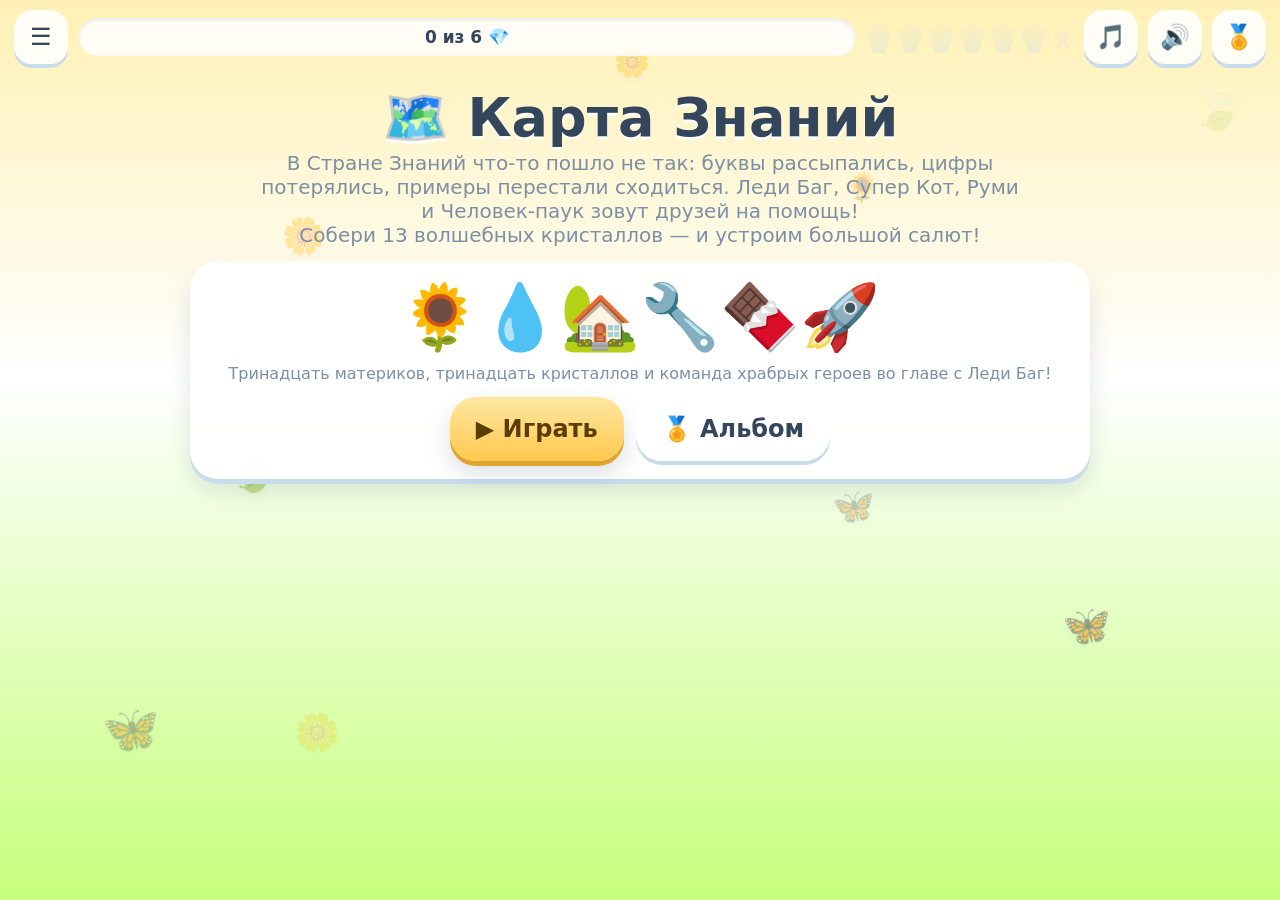
==== commit f3a06d3e: "v3.0.1: intro текст — 13 материков/кристаллов" ====
--- a/index.html
+++ b/index.html
@@ -316,7 +316,7 @@
     <section id="scr-title" class="screen active">
       <h1>🗺️ Карта Знаний</h1>
       <p class="sub">В Стране Знаний что-то пошло не так: буквы рассыпались, цифры потерялись, примеры перестали сходиться. Леди Баг, Супер Кот, Руми и Человек-паук зовут друзей на помощь!<br>
-        Собери 6 волшебных кристаллов — и устроим большой салют!</p>
+        Собери 13 волшебных кристаллов — и устроим большой салют!</p>
       <div class="card" style="text-align:center">
         <div style="font-size:64px;line-height:1.2">🌻💧🏡🔧🍫🚀</div>
         <div id="titleStats" class="stat"></div>
@@ -2225,7 +2225,7 @@
   window.addEventListener('resize',()=>{ if($('#scr-map').classList.contains('active')) buildMap(); });
   const st=$('#titleStats');
   if(S.crystals.length) st.textContent='Продолжаем! Кристаллов: '+S.crystals.length+' из '+LAST_STAGE+'. Заданий решено: '+S.solved;
-  else st.textContent='Девять материков, шесть кристаллов и команда храбрых героев во главе с Леди Баг!';
+  else st.textContent='Тринадцать материков, тринадцать кристаллов и команда храбрых героев во главе с Леди Баг!';
 }
 document.addEventListener('DOMContentLoaded',init);
 
